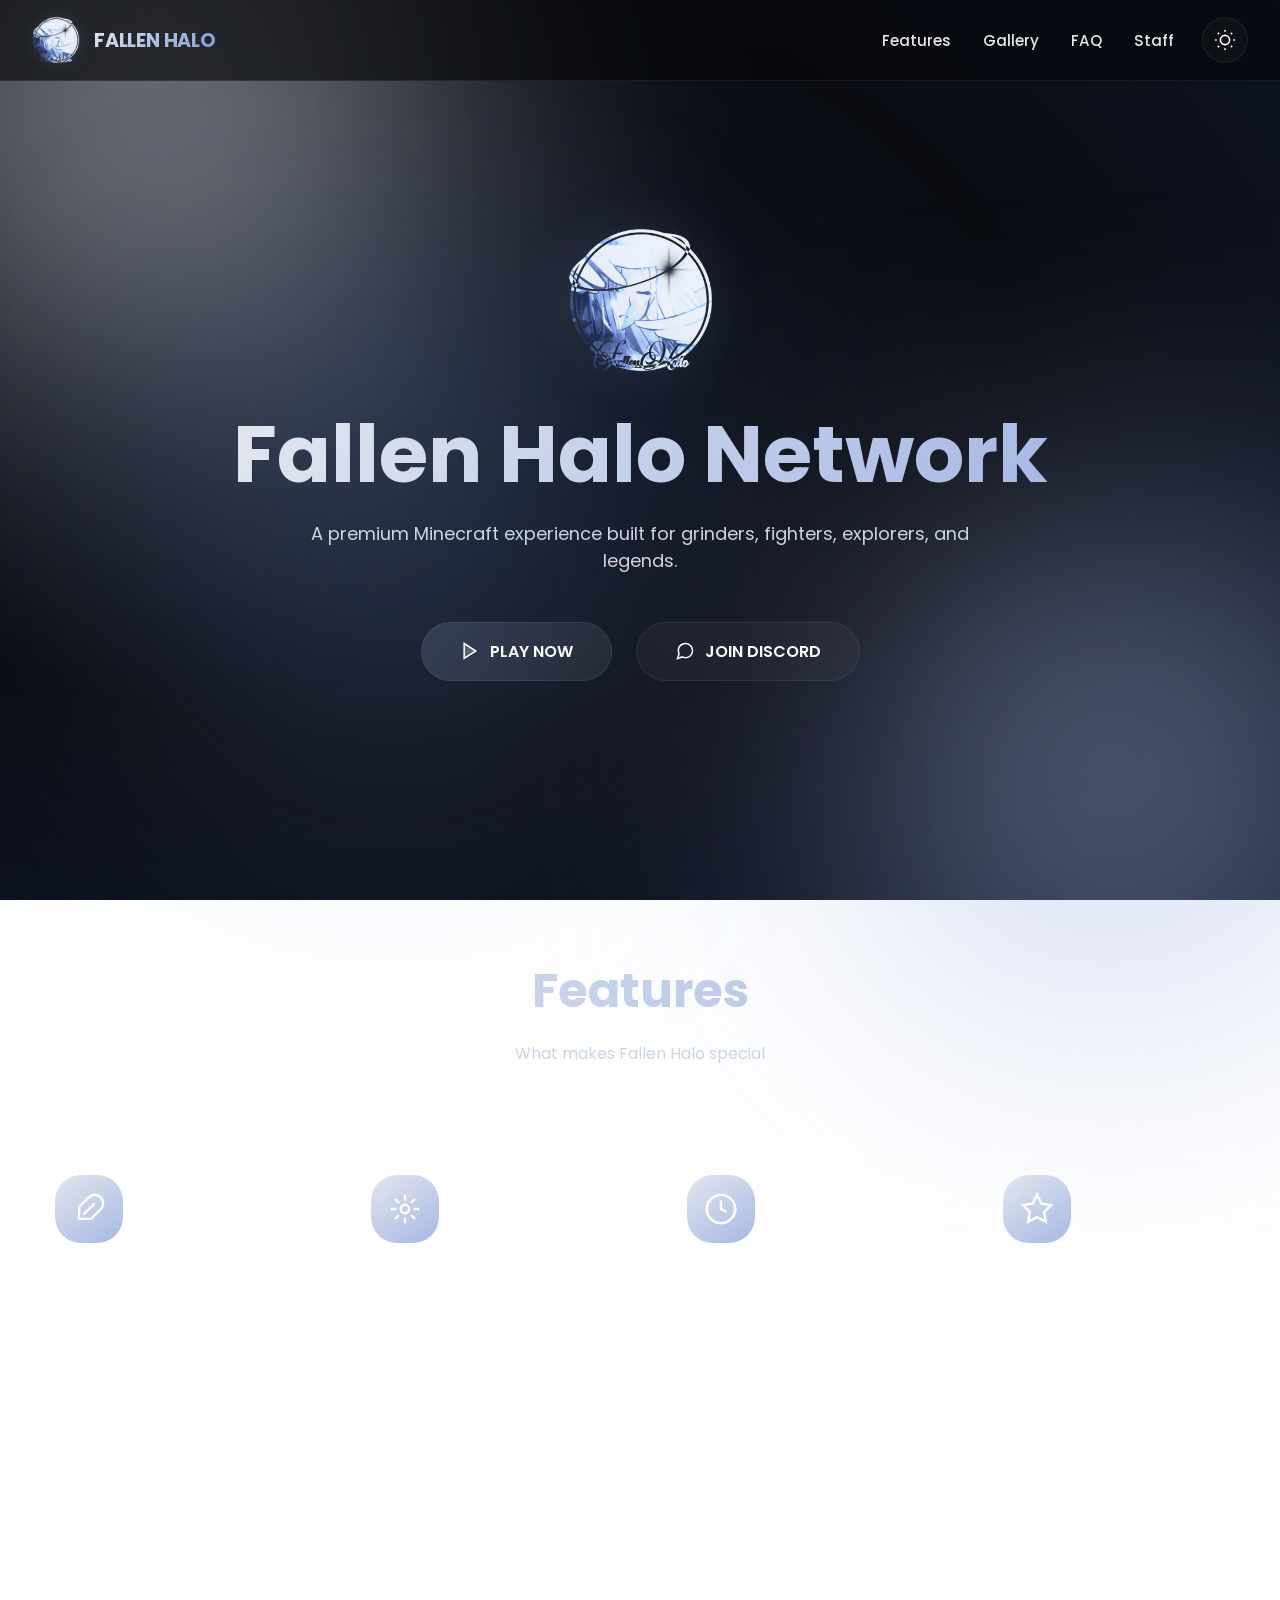
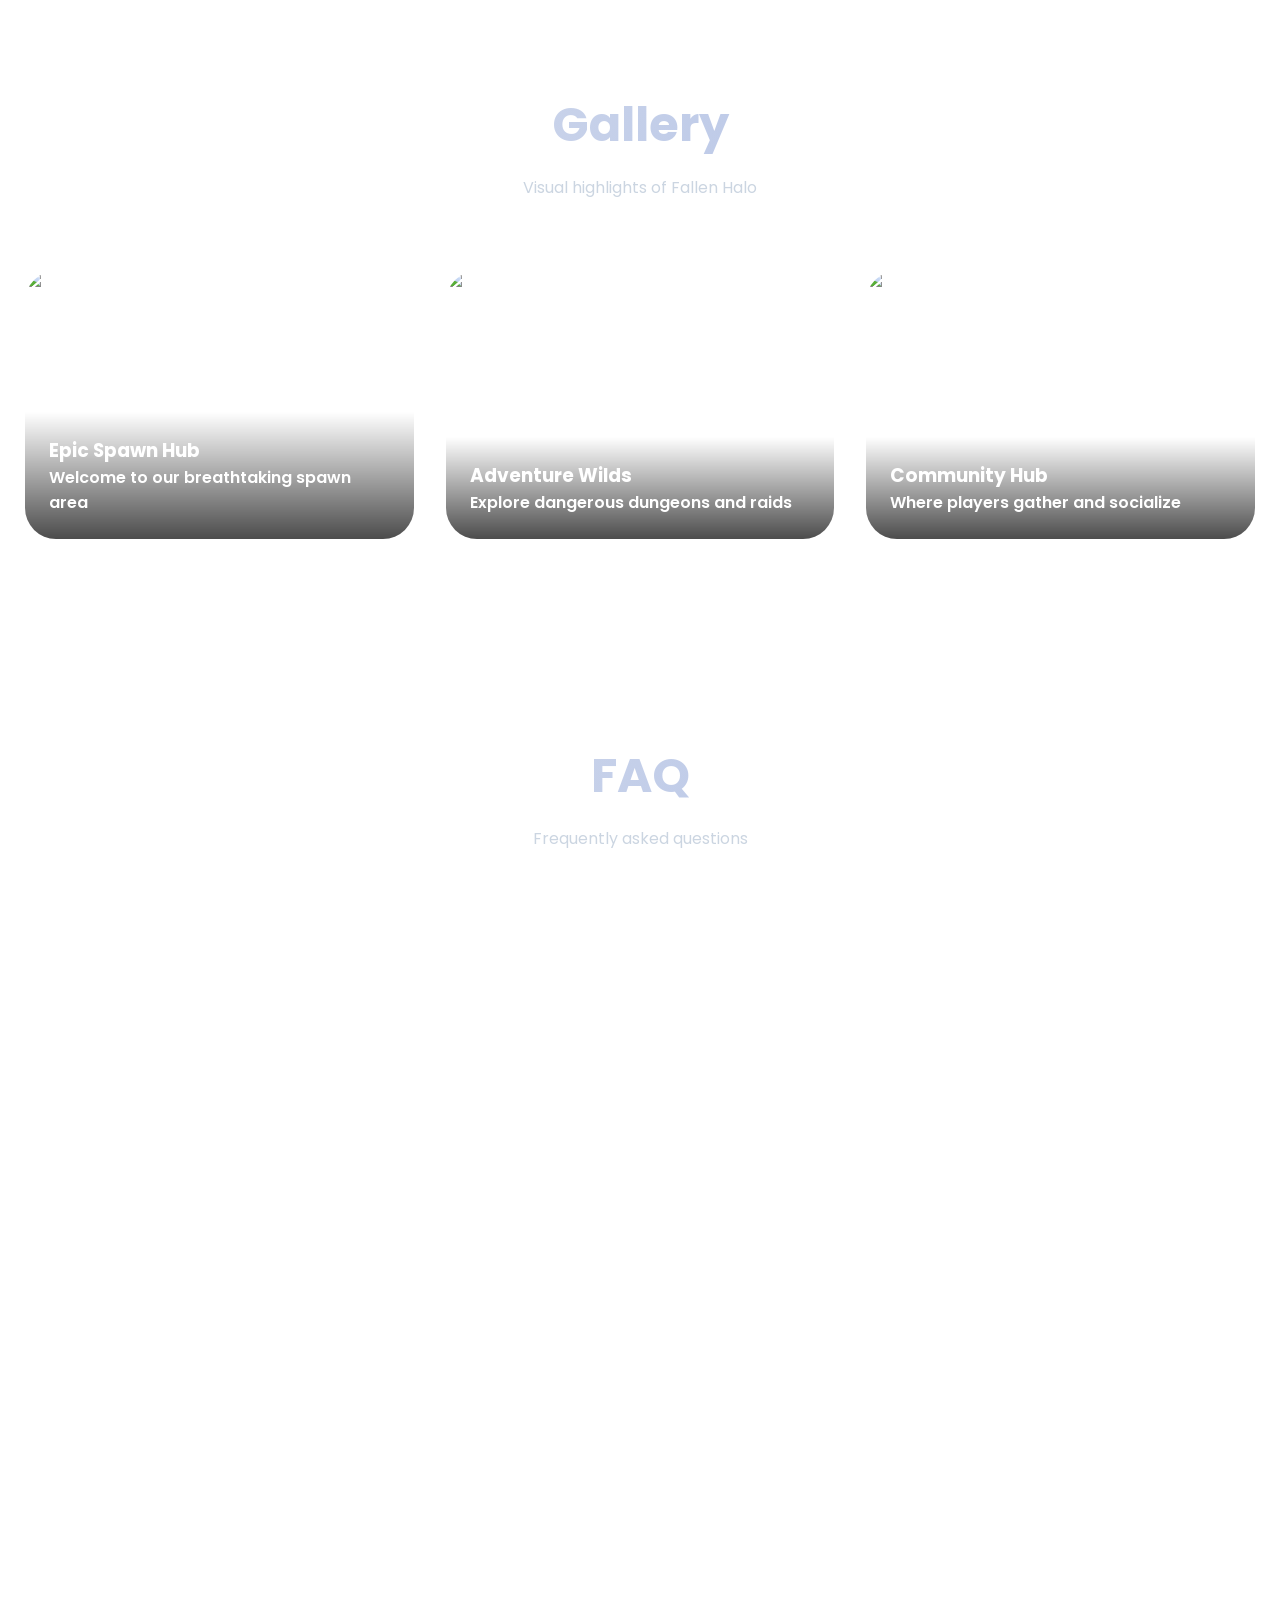
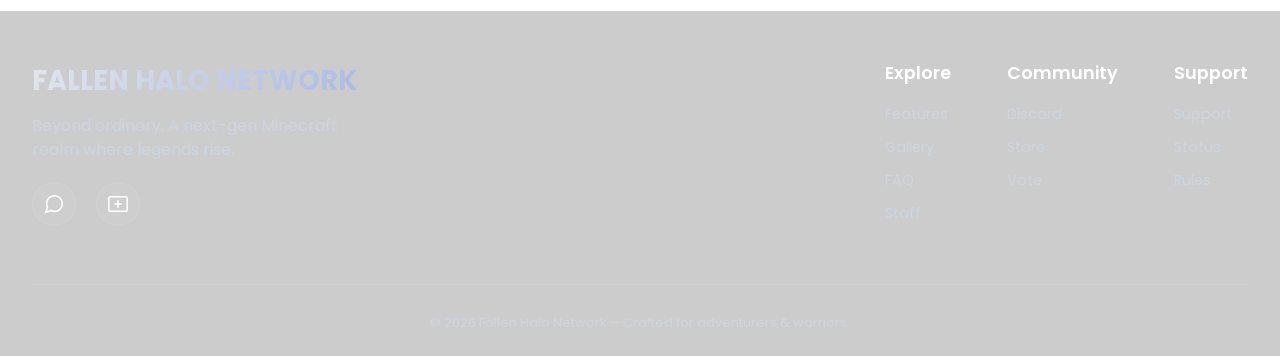
==== index.html @ 71470104 "Update index.html" ====
<!DOCTYPE html>
<html lang="en">
<head>

<meta charset="UTF-8">
<meta name="viewport" content="width=device-width, initial-scale=1.0, user-scalable=yes">

<title>Fallen Halo Network | Premium Minecraft Server</title>

<!-- favicon / tab icon -->
<link rel="icon" type="image/png" href="logo.png">
<link rel="shortcut icon" href="logo.png">

<link href="https://fonts.googleapis.com/css2?family=Poppins:wght@300;400;500;600;700;800&display=swap" rel="stylesheet">
<link rel="stylesheet" href="styles.css">

</head>
<body>

<div class="glow-bg">
    <div class="glow-sphere one"></div>
    <div class="glow-sphere two"></div>
    <div class="glow-sphere three"></div>
</div>

<!-- NAVBAR -->
<nav>
    <div class="nav-container">
        <div class="logo">
            <img src="logo.png" alt="Fallen Halo Logo">
            <span class="logo-text">FALLEN HALO</span>
        </div>
        <div class="nav-right">
            <div class="nav-links">
                <a href="#features">Features</a>
                <a href="#gallery">Gallery</a>
                <a href="#faq">FAQ</a>
                <a href="staff.html">Staff</a>
            </div>
            <button class="theme-toggle" id="themeToggleBtn">
                <svg class="sun-icon" viewBox="0 0 24 24" fill="none" stroke="currentColor" stroke-width="2">
                    <circle cx="12" cy="12" r="5"/>
                    <path d="M12 1v2M12 21v2M4.22 4.22l1.42 1.42M18.36 18.36l1.42 1.42M1 12h2M21 12h2M4.22 19.78l1.42-1.42M18.36 5.64l1.42-1.42"/>
                </svg>
            </button>
        </div>
    </div>
</nav>

<main>
    <!-- HERO -->
    <section class="hero">
        <div class="hero-content">
            <div class="hero-logo">
                <img src="logo.png" alt="Fallen Halo Network Logo">
            </div>
            <h1>Fallen Halo Network</h1>
            <p>A premium Minecraft experience built for grinders, fighters, explorers, and legends.</p>
            <div class="hero-buttons">
                <a href="#" class="btn btn-primary">
                    <svg viewBox="0 0 24 24" fill="none" stroke="currentColor"><polygon points="5 3 19 12 5 21 5 3" fill="currentColor" fill-opacity="0.2"/></svg>
                    PLAY NOW
                </a>
                <a href="https://discord.gg/Xxh5DuqXgs" target="_blank" class="btn">
                    <svg viewBox="0 0 24 24" fill="none" stroke="currentColor"><path d="M21 11.5a8.38 8.38 0 0 1-.9 3.8 8.5 8.5 0 0 1-7.6 4.7 8.38 8.38 0 0 1-3.8-.9L3 21l1.9-5.7a8.38 8.38 0 0 1-.9-3.8 8.5 8.5 0 0 1 4.7-7.6 8.38 8.38 0 0 1 3.8-.9h.5a8.48 8.48 0 0 1 8 8v.5z"/></svg>
                    JOIN DISCORD
                </a>
            </div>
        </div>
    </section>

    <!-- FEATURES SECTION -->
    <section id="features">
        <div class="container">
            <div class="section-title"><h2>Features</h2><p>What makes Fallen Halo special</p></div>
            <div class="features-grid">
                <!-- FEATURE 1 -->
                <div class="feature-card glow-trigger fade-on-scroll">
                    <div class="feature-icon"><svg viewBox="0 0 24 24"><path d="M20.24 12.24a6 6 0 0 0-8.49-8.49L5 10.59V19h8.41l7.83-7.76z" stroke="currentColor" fill="none"/><path d="M16 8 L8 16" stroke="currentColor"/></svg></div>
                    <h3>Competitive PvP</h3>
                    <p>Duels, custom events, and perfectly balanced combat systems for fair competition.</p>
                </div>
                <!-- FEATURE 2 -->
                <div class="feature-card glow-trigger fade-on-scroll">
                    <div class="feature-icon"><svg viewBox="0 0 24 24"><path d="M12 2v4M12 18v4M4.93 4.93l2.83 2.83M16.24 16.24l2.83 2.83M2 12h4M18 12h4M4.93 19.07l2.83-2.83M16.24 7.76l2.83-2.83" stroke="currentColor"/><circle cx="12" cy="12" r="3" stroke="currentColor"/></svg></div>
                    <h3>Advanced Economy</h3>
                    <p>Player-driven marketplace, auction house, and balanced currency systems for trading.</p>
                </div>
                <!-- FEATURE 3 -->
                <div class="feature-card glow-trigger fade-on-scroll">
                    <div class="feature-icon"><svg viewBox="0 0 24 24"><path d="M12 2a10 10 0 1 0 10 10" stroke="currentColor" fill="none"/><path d="M12 6v6l4 2" stroke="currentColor"/><circle cx="12" cy="12" r="10" stroke="currentColor"/></svg></div>
                    <h3>Friendly Players</h3>
                    <p>Join a welcoming and active community where players team up, compete, and create unforgettable experiences together.</p>
                </div>
                <!-- FEATURE 4 -->
                <div class="feature-card glow-trigger fade-on-scroll">
                    <div class="feature-icon"><svg viewBox="0 0 24 24"><path d="M12 2l3.09 6.26L22 9.27l-5 4.87 1.18 6.88L12 17.77l-6.18 3.25L7 14.14 2 9.27l6.91-1.01L12 2z" stroke="currentColor" fill="none"/></svg></div>
                    <h3>Optimized Performance</h3>
                    <p>Enjoy smooth gameplay with low lag, fast servers, and a polished experience built for competitive survival.</p>
                </div>
            </div>
        </div>
    </section>

    <!-- GALLERY SECTION -->
    <section id="gallery">
        <div class="container">
            <div class="section-title"><h2>Gallery</h2><p>Visual highlights of Fallen Halo</p></div>
            <div class="gallery-grid">
                <!-- GALLERY ITEM 1 -->
                <div class="gallery-item glow-trigger fade-on-scroll">
                    <img src="https://images.unsplash.com/photo-1614294148960-9aa740632a87?q=80&w=1400&auto=format&fit=crop" alt="Spawn Area">
                    <div class="gallery-overlay"><h3>Epic Spawn Hub</h3><p>Welcome to our breathtaking spawn area</p></div>
                </div>
                <!-- GALLERY ITEM 2 -->
                <div class="gallery-item glow-trigger fade-on-scroll">
                    <img src="https://images.unsplash.com/photo-1627856013091-fed6e4e30025?q=80&w=1400&auto=format&fit=crop" alt="Adventure Zone">
                    <div class="gallery-overlay"><h3>Adventure Wilds</h3><p>Explore dangerous dungeons and raids</p></div>
                </div>
                <!-- GALLERY ITEM 3 -->
                <div class="gallery-item glow-trigger fade-on-scroll">
                    <img src="https://images.unsplash.com/photo-1639152201720-5e536d254d81?q=80&w=1400&auto=format&fit=crop" alt="Community Area">
                    <div class="gallery-overlay"><h3>Community Hub</h3><p>Where players gather and socialize</p></div>
                </div>
            </div>
        </div>
    </section>

    <!-- FAQ SECTION -->
    <section id="faq">
        <div class="container">
            <div class="section-title"><h2>FAQ</h2><p>Frequently asked questions</p></div>
            <div class="faq-container">
                <!-- FAQ 1 -->
                <div class="faq-item fade-on-scroll">
                    <div class="faq-question">What Minecraft versions are supported?<svg viewBox="0 0 24 24" fill="none" stroke="currentColor"><path d="M12 5v14M5 12h14"/></svg></div>
                    <div class="faq-answer">We support all versions from 1.8 to 1.20+. Our server uses ViaVersion to ensure compatibility across all Minecraft versions.</div>
                </div>
                <!-- FAQ 2 -->
                <div class="faq-item fade-on-scroll">
                    <div class="faq-question">Is there a whitelist? How do I join?<svg viewBox="0 0 24 24" fill="none" stroke="currentColor"><path d="M12 5v14M5 12h14"/></svg></div>
                    <div class="faq-answer">No whitelist! Simply connect to play.fallenhalo.net and you're ready to start your adventure immediately.</div>
                </div>
                <!-- FAQ 3 -->
                <div class="faq-item fade-on-scroll">
                    <div class="faq-question">Does the server have land claiming?<svg viewBox="0 0 24 24" fill="none" stroke="currentColor"><path d="M12 5v14M5 12h14"/></svg></div>
                    <div class="faq-answer">Yes! We use GriefPrevention allowing players to claim and protect their land easily.</div>
                </div>
                <!-- FAQ 4 -->
                <div class="faq-item fade-on-scroll">
                    <div class="faq-question">Are there donation ranks?<svg viewBox="0 0 24 24" fill="none" stroke="currentColor"><path d="M12 5v14M5 12h14"/></svg></div>
                    <div class="faq-answer">Yes, but they are purely cosmetic. No pay-to-win advantages are sold on our store.</div>
                </div>
                <!-- FAQ 5 -->
                <div class="faq-item fade-on-scroll">
                    <div class="faq-question">How can I report a player?<svg viewBox="0 0 24 24" fill="none" stroke="currentColor"><path d="M12 5v14M5 12h14"/></svg></div>
                    <div class="faq-answer">Use /report in-game or open a ticket on our Discord server for staff assistance.</div>
                </div>
                <!-- FAQ 6 -->
                <div class="faq-item fade-on-scroll">
                    <div class="faq-question">Does the server have custom enchants?<svg viewBox="0 0 24 24" fill="none" stroke="currentColor"><path d="M12 5v14M5 12h14"/></svg></div>
                    <div class="faq-answer">Absolutely! Over 50+ custom enchantments to enhance your gameplay experience.</div>
                </div>
            </div>
        </div>
    </section>
</main>

<!-- FOOTER -->
<footer class="cool-footer fade-on-scroll">
    <div class="footer-inner">
        <div class="footer-brand">
            <h3>FALLEN HALO NETWORK</h3>
            <p>Beyond ordinary. A next-gen Minecraft realm where legends rise.</p>
            <div class="social-icon-set">
                <a href="https://discord.gg/Xxh5DuqXgs" target="_blank">
                    <svg viewBox="0 0 24 24" fill="none" stroke="currentColor" stroke-width="1.8">
                        <path d="M21 11.5a8.38 8.38 0 0 1-.9 3.8 8.5 8.5 0 0 1-7.6 4.7 8.38 8.38 0 0 1-3.8-.9L3 21l1.9-5.7a8.38 8.38 0 0 1-.9-3.8 8.5 8.5 0 0 1 4.7-7.6 8.38 8.38 0 0 1 3.8-.9h.5a8.48 8.48 0 0 1 8 8v.5z"/>
                    </svg>
                </a>
                <a href="https://fallenhalo.craftingstore.net/" target="_blank">
                    <svg viewBox="0 0 24 24" fill="none" stroke="currentColor" stroke-width="1.8">
                        <rect x="2" y="4" width="20" height="16" rx="2"/>
                        <path d="M8 12h8M12 8v8"/>
                    </svg>
                </a>
            </div>
        </div>
        <div class="footer-links-grid">
            <div class="footer-col"><h4>Explore</h4><a href="#features">Features</a><a href="#gallery">Gallery</a><a href="#faq">FAQ</a><a href="staff.html">Staff</a></div>
            <div class="footer-col"><h4>Community</h4><a href="https://discord.gg/Xxh5DuqXgs" target="_blank">Discord</a><a href="https://fallenhalo.craftingstore.net/" target="_blank">Store</a><a href="#">Vote</a></div>
            <div class="footer-col"><h4>Support</h4><a href="https://discord.gg/Xxh5DuqXgs" target="_blank">Support</a><a href="#">Status</a><a href="#">Rules</a></div>
        </div>
    </div>
    <div class="footer-bottom">© 2026 Fallen Halo Network — Crafted for adventurers & warriors.</div>
</footer>

<script>
    // Theme toggle with SMOOTH transition
    const themeBtn = document.getElementById('themeToggleBtn');
    const sunSvg = `<svg viewBox="0 0 24 24" fill="none" stroke="currentColor" stroke-width="2"><circle cx="12" cy="12" r="5"/><path d="M12 1v2M12 21v2M4.22 4.22l1.42 1.42M18.36 18.36l1.42 1.42M1 12h2M21 12h2M4.22 19.78l1.42-1.42M18.36 5.64l1.42-1.42"/></svg>`;
    const moonSvg = `<svg viewBox="0 0 24 24" fill="none" stroke="currentColor" stroke-width="2"><path d="M21 12.79A9 9 0 1 1 11.21 3 7 7 0 0 0 21 12.79z"/></svg>`;

    function setTheme(isLight) {
        if (isLight) {
            document.body.classList.add('light-mode');
            if (themeBtn) themeBtn.innerHTML = moonSvg;
            localStorage.setItem('theme', 'light');
        } else {
            document.body.classList.remove('light-mode');
            if (themeBtn) themeBtn.innerHTML = sunSvg;
            localStorage.setItem('theme', 'dark');
        }
    }

    // Apply saved theme on load
    const savedTheme = localStorage.getItem('theme');
    if (savedTheme === 'light') {
        setTheme(true);
    } else {
        setTheme(false);
    }

    // Theme toggle click
    if (themeBtn) {
        themeBtn.addEventListener('click', () => {
            const isLight = document.body.classList.contains('light-mode');
            requestAnimationFrame(() => {
                setTheme(!isLight);
            });
        });
    }

    // FAQ toggle functionality
    document.querySelectorAll('.faq-item').forEach(item => {
        const question = item.querySelector('.faq-question');
        if (question) {
            question.addEventListener('click', (e) => {
                e.stopPropagation();
                item.classList.toggle('active');
            });
        }
    });

    // Click glow effect
    function createGlow(e) { 
        let g = document.createElement('div'); 
        g.className = 'click-glow'; 
        g.style.left = e.clientX + 'px'; 
        g.style.top = e.clientY + 'px'; 
        document.body.appendChild(g); 
        setTimeout(() => g.remove(), 850); 
    }
    
    document.querySelectorAll('.glow-trigger, .btn, .theme-toggle, .social-icon-set a, .footer-col a, .nav-links a, .faq-question').forEach(el => {
        if (el) el.addEventListener('click', createGlow);
    });

    // Fade on scroll
    function checkFadeIn() {
        const fadeElements = document.querySelectorAll('.fade-on-scroll');
        fadeElements.forEach(el => {
            const rect = el.getBoundingClientRect();
            const windowHeight = window.innerHeight;
            if (rect.top < windowHeight - 50 && rect.bottom > 50) {
                el.classList.add('fade-in-view');
            } else {
                el.classList.remove('fade-in-view');
            }
        });
    }
    
    // Initial check and listen to scroll
    setTimeout(checkFadeIn, 100);
    window.addEventListener('scroll', checkFadeIn);
    window.addEventListener('resize', checkFadeIn);
</script>

</body>
                                                                                                                             </html>
---- styles.css ----
/* ===================================== */
/* ROOT COLORS + ANIMATED GRADIENT */
/* ===================================== */

:root{
    --bg-start: #0a0c12;
    --bg-mid: #111827;
    --bg-end: #0f172a;
    --text: #ffffff;
    --text-soft: #cbd5e1;
    --card: rgba(255,255,255,.04);
    --card-border: rgba(255,255,255,.07);
    --navbar-bg: rgba(5,7,12,.65);
    --gradient1-start: #e2e6ee;
    --gradient1-end: #c5d3f0;
    --gradient2-start: #a6b8e4;
    --gradient2-end: #7a9ad6;
    --shadow: rgba(166,184,228,.15);
    --btn-hover: rgba(166,184,228,.12);
    --accent-glow: #a6b8e4;
}

/* LIGHT MODE */
body.light-mode{
    --bg-start: #f0f4fa;
    --bg-mid: #e8edf6;
    --bg-end: #dfe6f2;
    --text: #0f172a;
    --text-soft: #334155;
    --card: rgba(255,255,255,.8);
    --card-border: rgba(0,0,0,.06);
    --navbar-bg: rgba(255,255,255,.75);
    --gradient1-start: #8ca3dd;
    --gradient1-end: #6b8bc9;
    --gradient2-start: #5d79be;
    --gradient2-end: #4a61a3;
    --shadow: rgba(93,121,190,.2);
    --btn-hover: rgba(93,121,190,.12);
    --accent-glow: #5d79be;
}

*{
    margin:0;
    padding:0;
    box-sizing:border-box;
}

html{
    scroll-behavior:smooth;
}

body{
    font-family:'Poppins',sans-serif;
    color:var(--text);
    overflow-x:hidden;
    transition: color 0.4s cubic-bezier(0.2, 0.95, 0.3, 1.05);
}

/* SMOOTH BACKGROUND GRADIENT TRANSITION */
body::before {
    content: "";
    position: fixed;
    inset: 0;
    background: radial-gradient(ellipse at 30% 40%, var(--bg-mid) 0%, var(--bg-start) 50%, var(--bg-end) 100%);
    z-index: -6;
    transition: background 0.5s cubic-bezier(0.2, 0.95, 0.3, 1.05);
    will-change: background;
}

body.light-mode::before {
    background: radial-gradient(ellipse at 70% 30%, var(--bg-mid) 0%, var(--bg-start) 60%, var(--bg-end) 100%);
}

/* SMOOTH FLOATING ORBS TRANSITION */
.glow-bg{
    position:fixed;
    inset:0;
    z-index:-5;
    pointer-events:none;
}
.glow-sphere{
    position:absolute;
    border-radius:50%;
    filter:blur(140px);
    opacity:0.55;
    transition: background 0.5s cubic-bezier(0.2, 0.95, 0.3, 1.05), transform 0.4s ease;
    animation: floatOrb 18s infinite alternate ease-in-out;
}
.glow-sphere.one{
    width:550px;
    height:550px;
    background: var(--gradient1-start);
    top:-180px;
    left:-120px;
}
.glow-sphere.two{
    width:500px;
    height:500px;
    background: var(--gradient2-start);
    bottom:-120px;
    right:-80px;
    animation-delay: -5s;
}
.glow-sphere.three{
    width:400px;
    height:400px;
    background: var(--gradient2-end);
    bottom:15%;
    left:15%;
    opacity:0.35;
    animation-delay: -10s;
}
body.light-mode .glow-sphere.one{
    background: #b7c9f0;
}
body.light-mode .glow-sphere.two{
    background: #6d8ed1;
}
body.light-mode .glow-sphere.three{
    background: #8aa9df;
}

@keyframes floatOrb {
    0% { transform: translate(0, 0) scale(1); }
    100% { transform: translate(40px, -30px) scale(1.08); }
}

/* ===================================== */
/* HORIZONTAL NAVBAR - EDGE ALIGNMENT */
/* ===================================== */

nav{
    position: fixed;
    top: 0;
    left: 0;
    width: 100%;
    z-index: 1000;
    backdrop-filter: blur(20px);
    background: var(--navbar-bg);
    border-bottom: 1px solid var(--card-border);
    transition: background 0.4s cubic-bezier(0.2, 0.95, 0.3, 1.05), border-color 0.4s cubic-bezier(0.2, 0.95, 0.3, 1.05);
}

.nav-container{
    max-width: 1600px;
    margin: 0 auto;
    padding: 16px 32px;
    display: flex;
    align-items: center;
    justify-content: space-between;
    gap: 24px;
}

.logo{
    display: flex;
    align-items: center;
    gap: 14px;
    font-weight: 700;
    font-size: 1.2rem;
    letter-spacing: -0.2px;
    flex-shrink: 0;
}

.logo img{
    width: 48px;
    height: 48px;
    object-fit: contain;
    filter: drop-shadow(0 0 8px var(--shadow));
    transition: filter 0.3s ease;
}

.logo .logo-text{
    background: linear-gradient(135deg, var(--gradient1-start), var(--gradient2-end));
    -webkit-background-clip: text;
    background-clip: text;
    -webkit-text-fill-color: transparent;
    font-weight: 700;
    transition: background 0.4s ease;
}

.nav-right{
    display: flex;
    align-items: center;
    gap: 28px;
    flex-shrink: 0;
}

.nav-links{
    display: flex;
    align-items: center;
    gap: 32px;
}

.nav-links a{
    color: var(--text);
    text-decoration: none;
    font-weight: 500;
    font-size: 0.95rem;
    transition: color 0.3s ease, opacity 0.2s;
    position: relative;
    opacity: 0.9;
}

.nav-links a::after{
    content: "";
    position: absolute;
    left: 0;
    bottom: -6px;
    width: 0%;
    height: 2px;
    background: linear-gradient(90deg, var(--gradient1-start), var(--gradient2-start));
    transition: width 0.3s ease;
}

.nav-links a:hover::after{
    width: 100%;
}

.nav-links a:hover{
    opacity: 1;
}

.theme-toggle{
    width: 46px;
    height: 46px;
    border-radius: 30px;
    border: 1px solid var(--card-border);
    background: var(--card);
    cursor: pointer;
    display: flex;
    align-items: center;
    justify-content: center;
    transition: all 0.3s cubic-bezier(0.2, 0.95, 0.3, 1.05);
    backdrop-filter: blur(8px);
    padding: 0;
}

.theme-toggle svg{
    width: 22px;
    height: 22px;
    stroke: var(--text);
    stroke-width: 1.8;
    fill: none;
    transition: stroke 0.3s ease, transform 0.2s ease;
}

.theme-toggle:hover{
    transform: translateY(-2px);
    box-shadow: 0 6px 18px var(--shadow);
}

.theme-toggle:hover svg{
    transform: rotate(15deg);
}

/* responsive */
@media (max-width: 680px) {
    .nav-container { padding: 12px 20px; flex-wrap: wrap; }
    .nav-links { gap: 18px; }
    .nav-right { gap: 16px; }
    .logo .logo-text { font-size: 0.9rem; }
    .logo img { width: 38px; height: 38px; }
}
@media (max-width: 550px) {
    .nav-links { gap: 12px; }
    .nav-links a { font-size: 0.8rem; }
    .theme-toggle { width: 40px; height: 40px; }
}

/* ===================================== */
/* HERO & GLOBAL */
/* ===================================== */

.hero{
    min-height: 95vh;
    display: flex;
    align-items: center;
    justify-content: center;
    text-align: center;
    padding: 140px 20px 90px;
}
.hero-content{
    max-width: 1000px;
}
.hero-logo img{
    width: 150px;
    height: 150px;
    object-fit: contain;
    margin-bottom: 28px;
    animation: logoFloat 4.5s ease-in-out infinite;
    filter: drop-shadow(0 0 28px var(--shadow));
    transition: filter 0.3s ease;
}
@keyframes logoFloat{
    0%,100%{ transform:translateY(0px);}
    50%{ transform:translateY(-14px);}
}

.hero h1{
    font-size: 5rem;
    line-height: 1.1;
    margin-bottom: 22px;
    background: linear-gradient(115deg, 
        var(--gradient1-start) 0%, 
        var(--gradient2-start) 35%,
        var(--gradient1-end) 65%,
        var(--gradient2-end) 100%);
    background-size: 300% auto;
    -webkit-background-clip: text;
    background-clip: text;
    -webkit-text-fill-color: transparent;
    animation: smoothGradientFlow 8s ease infinite;
    transition: background 0.4s ease;
}

@keyframes smoothGradientFlow {
    0% { background-position: 0% 50%; }
    50% { background-position: 100% 50%; }
    100% { background-position: 0% 50%; }
}

.hero p{
    font-size: 1.12rem;
    color: var(--text-soft);
    margin-bottom: 48px;
    max-width: 700px;
    margin-left: auto;
    margin-right: auto;
    transition: color 0.3s ease;
}
.btn{
    padding: 16px 38px;
    border-radius: 50px;
    font-weight: 600;
    text-decoration: none;
    backdrop-filter: blur(12px);
    background: var(--card);
    border: 1px solid var(--card-border);
    color: var(--text);
    transition: all 0.3s cubic-bezier(0.2, 0.95, 0.3, 1.05);
    display: inline-flex;
    align-items: center;
    gap: 10px;
    cursor: pointer;
}
.btn svg{
    width: 20px;
    height: 20px;
    stroke: currentColor;
    stroke-width: 1.8;
    fill: none;
    transition: stroke 0.2s ease;
}
.btn-primary{
    background: linear-gradient(110deg, rgba(166,184,228,0.18), rgba(226,230,238,0.08));
}
.btn:hover{
    transform: translateY(-5px);
    box-shadow: 0 18px 32px var(--shadow);
}
.hero-buttons{
    display: flex;
    justify-content: center;
    gap: 24px;
    flex-wrap: wrap;
}

/* sections */
section{
    padding: 100px 24px;
}
.container{
    max-width: 1280px;
    margin: auto;
}
.section-title{
    text-align: center;
    margin-bottom: 70px;
}
.section-title h2{
    font-size: 3rem;
    background: linear-gradient(115deg, var(--gradient1-start), var(--gradient2-start), var(--gradient1-end));
    background-size: 200% auto;
    -webkit-background-clip: text;
    background-clip: text;
    -webkit-text-fill-color: transparent;
    animation: smoothGradientFlow 8s ease infinite;
    margin-bottom: 14px;
    transition: background 0.4s ease;
}
.section-title p{
    color: var(--text-soft);
    transition: color 0.3s ease;
}

.features-grid{
    display: grid;
    grid-template-columns: repeat(auto-fit, minmax(280px, 1fr));
    gap: 32px;
}
.feature-card{
    background: var(--card);
    border: 1px solid var(--card-border);
    padding: 38px 30px;
    border-radius: 36px;
    backdrop-filter: blur(12px);
    transition: all 0.35s cubic-bezier(0.2, 0.95, 0.3, 1.05);
    cursor: pointer;
}
.feature-card:hover{
    transform: translateY(-10px);
    box-shadow: 0 22px 48px var(--shadow);
}
.feature-icon{
    width: 68px;
    height: 68px;
    background: linear-gradient(145deg, var(--gradient1-start), var(--gradient2-start));
    border-radius: 26px;
    display: flex;
    align-items: center;
    justify-content: center;
    margin-bottom: 24px;
    transition: background 0.3s ease;
}
.feature-icon svg{
    width: 34px;
    height: 34px;
    stroke: white;
    stroke-width: 1.7;
    fill: none;
}

/* Unavailable Mode Styles */
.unavailable-mode .feature-card,
.unavailable-mode .gallery-item,
.unavailable-mode .faq-item {
    opacity: 0.5;
    pointer-events: none;
    cursor: not-allowed;
}

.unavailable-mode .feature-card h3 {
    color: var(--text-soft);
}

.unavailable-mode .gallery-item img {
    filter: grayscale(0.5);
}

.gallery-grid{
    display: grid;
    grid-template-columns: repeat(auto-fit, minmax(300px, 1fr));
    gap: 30px;
}
.gallery-item{
    border-radius: 32px;
    overflow: hidden;
    height: 270px;
    position: relative;
    border: 1px solid var(--card-border);
    transition: all 0.35s cubic-bezier(0.2, 0.95, 0.3, 1.05);
    cursor: pointer;
}
.gallery-item:hover{
    transform: translateY(-8px);
}
.gallery-item img{
    width: 100%;
    height: 100%;
    object-fit: cover;
    transition: transform 0.5s ease, filter 0.3s ease;
}
.gallery-item:hover img{
    transform: scale(1.07);
}
.gallery-overlay{
    position: absolute;
    bottom: 0;
    left: 0;
    right: 0;
    background: linear-gradient(to top, rgba(0,0,0,0.7), transparent);
    padding: 24px;
    font-weight: 600;
    color: white;
}

.faq-container{
    max-width: 800px;
    margin: auto;
    display: flex;
    flex-direction: column;
    gap: 18px;
}
.faq-item{
    background: var(--card);
    border: 1px solid var(--card-border);
    border-radius: 30px;
    overflow: hidden;
    cursor: pointer;
    transition: all 0.3s cubic-bezier(0.2, 0.95, 0.3, 1.05);
}
.faq-question{
    padding: 24px 30px;
    display: flex;
    justify-content: space-between;
    font-weight: 600;
    cursor: pointer;
    transition: color 0.2s ease;
}
.faq-question svg{
    width: 20px;
    height: 20px;
    stroke: var(--text);
    stroke-width: 2;
    transition: transform 0.35s ease, stroke 0.2s ease;
}
.faq-answer{
    max-height: 0;
    padding: 0 30px;
    opacity: 0;
    overflow: hidden;
    transition: max-height 0.4s ease, opacity 0.35s ease, padding 0.35s ease;
    color: var(--text-soft);
}
.faq-item.active .faq-answer{
    max-height: 220px;
    padding: 0 30px 28px;
    opacity: 1;
}
.faq-item.active .faq-question svg{
    transform: rotate(45deg);
}

/* fade-in animation for scroll */
.fade-on-scroll {
    opacity: 0;
    transform: translateY(40px);
    transition: opacity 0.8s cubic-bezier(0.2, 0.9, 0.3, 1.1), transform 0.8s cubic-bezier(0.2, 0.9, 0.3, 1.1);
}

.fade-on-scroll.fade-in-view {
    opacity: 1;
    transform: translateY(0);
}

/* ========== MODERN COOL FOOTER ========== */
.cool-footer{
    margin-top: 50px;
    background: rgba(0,0,0,0.2);
    backdrop-filter: blur(20px);
    border-top: 1px solid var(--card-border);
    padding: 3rem 2rem 1.5rem;
    transition: all 0.4s cubic-bezier(0.2, 0.95, 0.3, 1.05);
}
.footer-inner{
    max-width: 1280px;
    margin: 0 auto;
    display: flex;
    flex-wrap: wrap;
    justify-content: space-between;
    gap: 50px;
}
.footer-brand h3{
    font-size: 1.7rem;
    margin-bottom: 12px;
    background: linear-gradient(135deg, var(--gradient1-start), var(--gradient2-start));
    -webkit-background-clip: text;
    background-clip: text;
    -webkit-text-fill-color: transparent;
    transition: background 0.4s ease;
}
.footer-brand p{
    max-width: 340px;
    color: var(--text-soft);
    line-height: 1.5;
    transition: color 0.3s ease;
}
.footer-links-grid{
    display: flex;
    gap: 56px;
    flex-wrap: wrap;
}
.footer-col h4{
    margin-bottom: 18px;
    font-size: 1.1rem;
    font-weight: 600;
    transition: color 0.2s ease;
}
.footer-col a{
    display: block;
    color: var(--text-soft);
    text-decoration: none;
    margin: 12px 0;
    transition: all 0.2s ease;
    font-size: 0.9rem;
    cursor: pointer;
}
.footer-col a:hover{
    color: var(--gradient2-start);
    transform: translateX(5px);
}
.social-icon-set{
    display: flex;
    gap: 20px;
    margin-top: 20px;
}
.social-icon-set a{
    background: var(--card);
    width: 44px;
    height: 44px;
    border-radius: 40px;
    display: inline-flex;
    align-items: center;
    justify-content: center;
    border: 1px solid var(--card-border);
    transition: all 0.25s cubic-bezier(0.2, 0.95, 0.3, 1.05);
    cursor: pointer;
}
.social-icon-set a svg{
    width: 22px;
    height: 22px;
    stroke: var(--text);
    stroke-width: 1.7;
    fill: none;
    transition: stroke 0.2s ease, transform 0.2s ease;
}
.social-icon-set a:hover{
    transform: translateY(-4px);
    background: var(--btn-hover);
}
.social-icon-set a:hover svg{
    transform: scale(1.1);
}
.footer-bottom{
    text-align: center;
    margin-top: 3rem;
    padding-top: 1.8rem;
    border-top: 1px solid var(--card-border);
    font-size: 0.8rem;
    color: var(--text-soft);
    transition: all 0.3s ease;
}

/* click glow */
.click-glow{
    position: fixed;
    width: 0;
    height: 0;
    border-radius: 50%;
    pointer-events: none;
    background: radial-gradient(circle, var(--accent-glow), transparent 75%);
    transform: translate(-50%, -50%);
    animation: glowPop 0.85s ease-out forwards;
    z-index: 10000;
    opacity: 0.6;
}
@keyframes glowPop{
    0%{ width: 0px; height: 0px; opacity: 0.7; }
    100%{ width: 500px; height: 500px; opacity: 0; }
    }
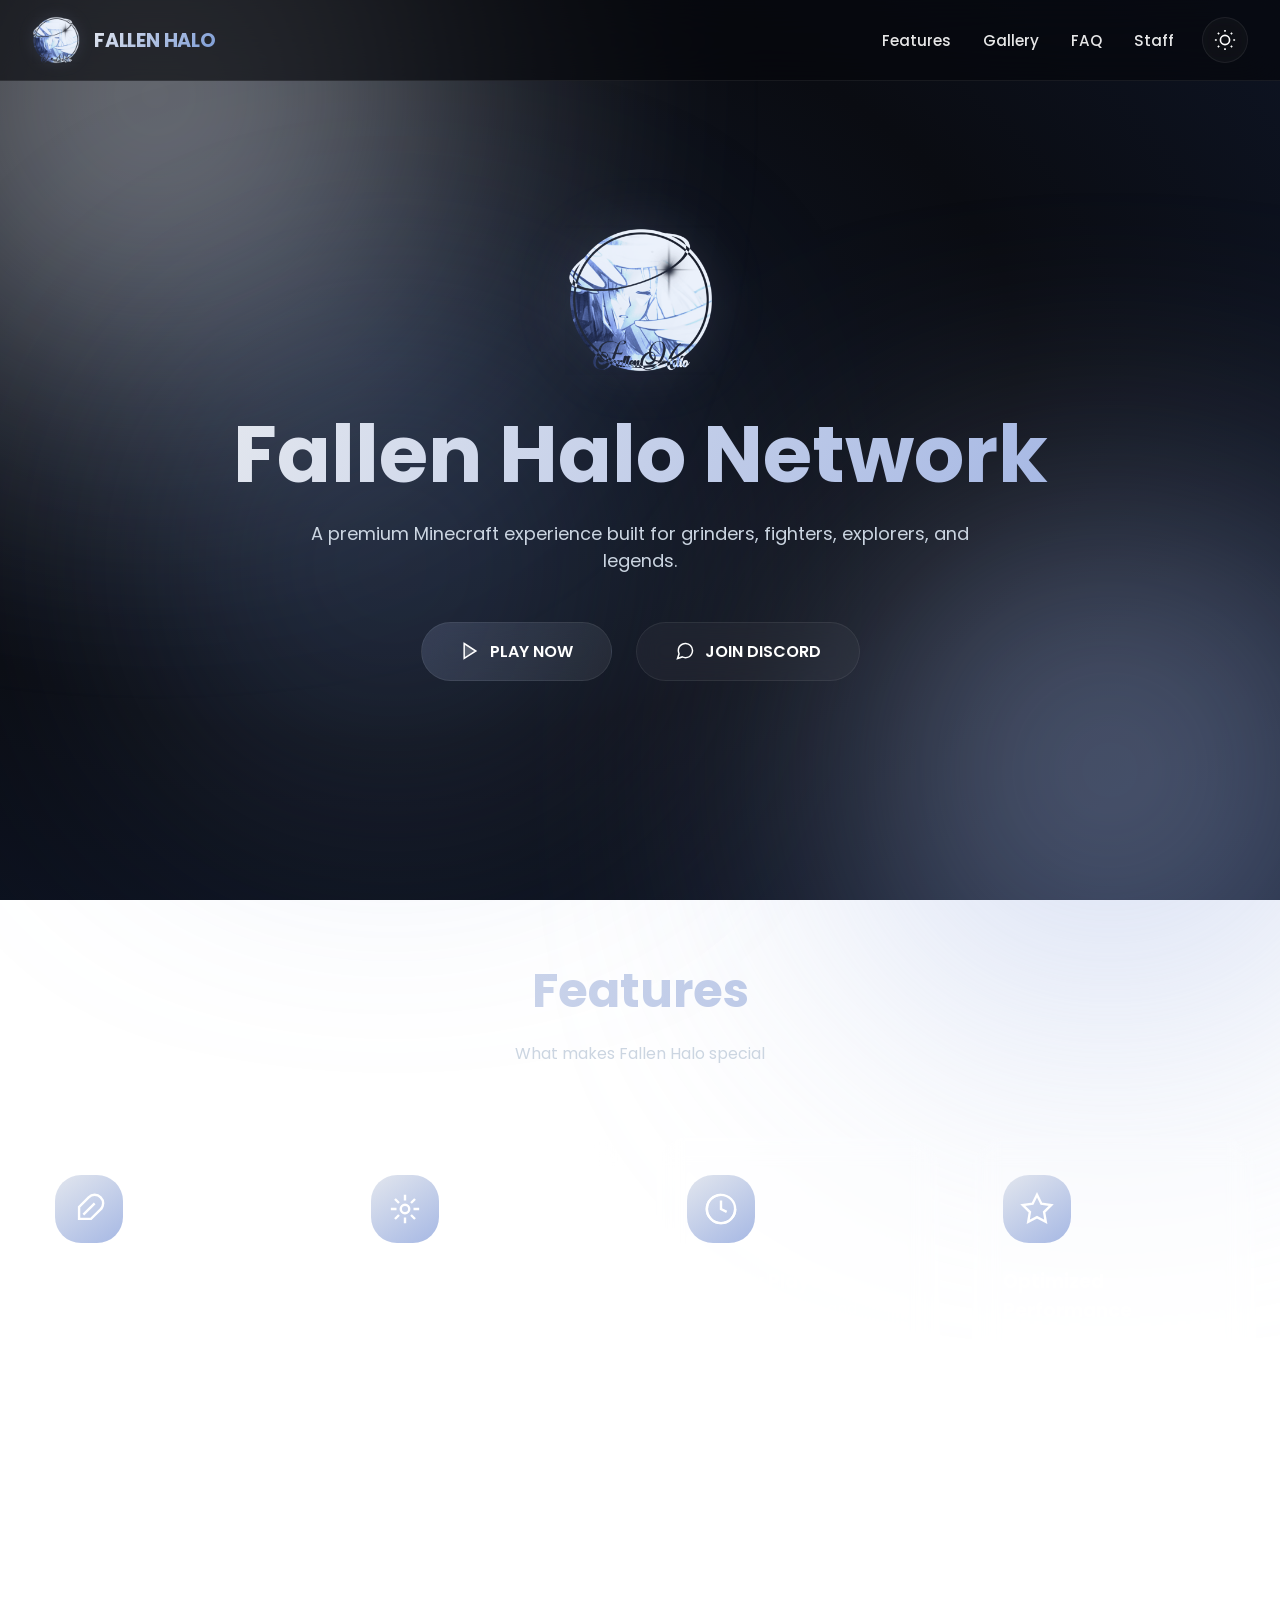
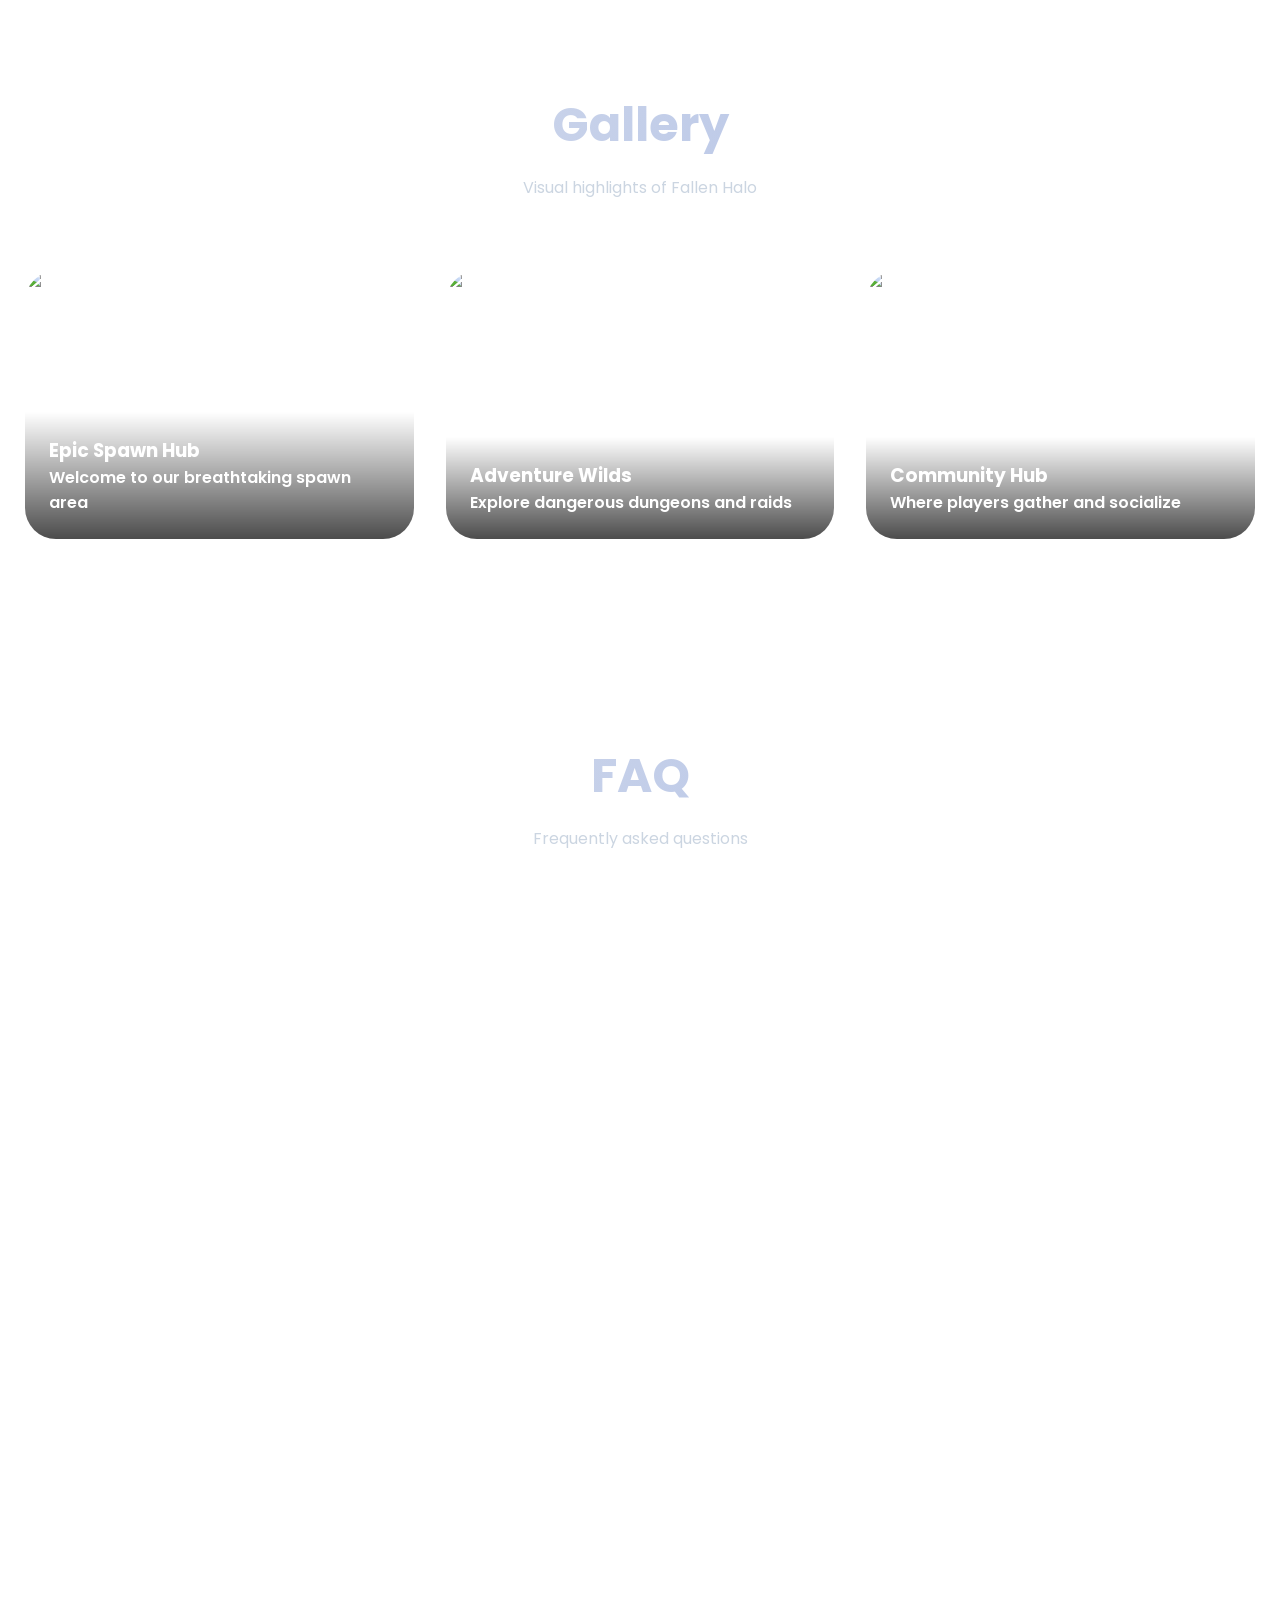
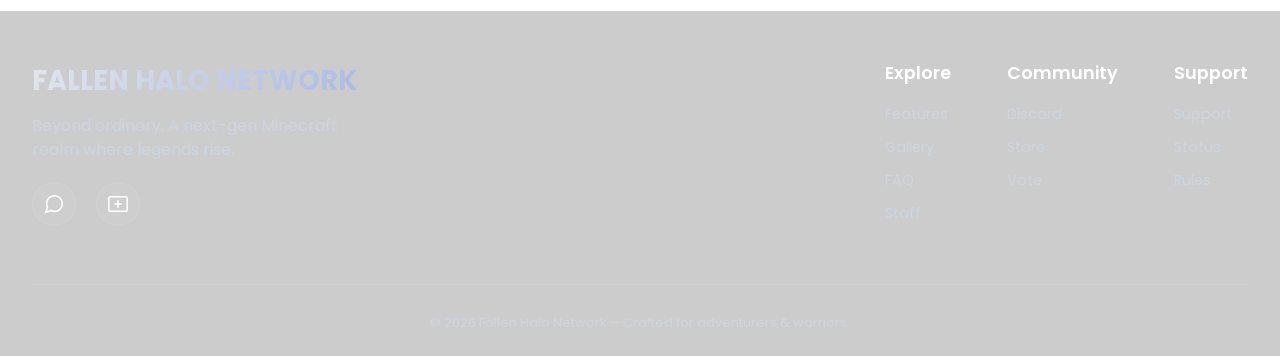
==== commit 773cab7d: "Update index.html" ====
--- a/index.html
+++ b/index.html
@@ -77,14 +77,14 @@
                 <!-- FEATURE 1 -->
                 <div class="feature-card glow-trigger fade-on-scroll">
                     <div class="feature-icon"><svg viewBox="0 0 24 24"><path d="M20.24 12.24a6 6 0 0 0-8.49-8.49L5 10.59V19h8.41l7.83-7.76z" stroke="currentColor" fill="none"/><path d="M16 8 L8 16" stroke="currentColor"/></svg></div>
-                    <h3>Competitive PvP</h3>
-                    <p>Duels, custom events, and perfectly balanced combat systems for fair competition.</p>
+                    <h3>Non Pay-to-Win</h3>
+                    <p>Success comes from skill, strategy, and dedication...not your wallet.</p>
                 </div>
                 <!-- FEATURE 2 -->
                 <div class="feature-card glow-trigger fade-on-scroll">
                     <div class="feature-icon"><svg viewBox="0 0 24 24"><path d="M12 2v4M12 18v4M4.93 4.93l2.83 2.83M16.24 16.24l2.83 2.83M2 12h4M18 12h4M4.93 19.07l2.83-2.83M16.24 7.76l2.83-2.83" stroke="currentColor"/><circle cx="12" cy="12" r="3" stroke="currentColor"/></svg></div>
-                    <h3>Advanced Economy</h3>
-                    <p>Player-driven marketplace, auction house, and balanced currency systems for trading.</p>
+                    <h3>True Survival Experience</h3>
+                    <p>Build, explore, gather resources, and create your legacy in a world where every achievement is earned through gameplay.</p>
                 </div>
                 <!-- FEATURE 3 -->
                 <div class="feature-card glow-trigger fade-on-scroll">
@@ -144,7 +144,7 @@
                 <!-- FAQ 3 -->
                 <div class="faq-item fade-on-scroll">
                     <div class="faq-question">Does the server have land claiming?<svg viewBox="0 0 24 24" fill="none" stroke="currentColor"><path d="M12 5v14M5 12h14"/></svg></div>
-                    <div class="faq-answer">Yes! We use GriefPrevention allowing players to claim and protect their land easily.</div>
+                    <div class="faq-answer">No. There are no land claim plugins. Players are responsible for protecting their builds through smart base locations, alliances, and security.</div>
                 </div>
                 <!-- FAQ 4 -->
                 <div class="faq-item fade-on-scroll">
@@ -158,8 +158,8 @@
                 </div>
                 <!-- FAQ 6 -->
                 <div class="faq-item fade-on-scroll">
-                    <div class="faq-question">Does the server have custom enchants?<svg viewBox="0 0 24 24" fill="none" stroke="currentColor"><path d="M12 5v14M5 12h14"/></svg></div>
-                    <div class="faq-answer">Absolutely! Over 50+ custom enchantments to enhance your gameplay experience.</div>
+                    <div class="faq-question">Are there world resets?<svg viewBox="0 0 24 24" fill="none" stroke="currentColor"><path d="M12 5v14M5 12h14"/></svg></div>
+                    <div class="faq-answer">World resets are kept to a minimum. We aim to preserve player progress and long-term projects whenever possible.</div>
                 </div>
             </div>
         </div>
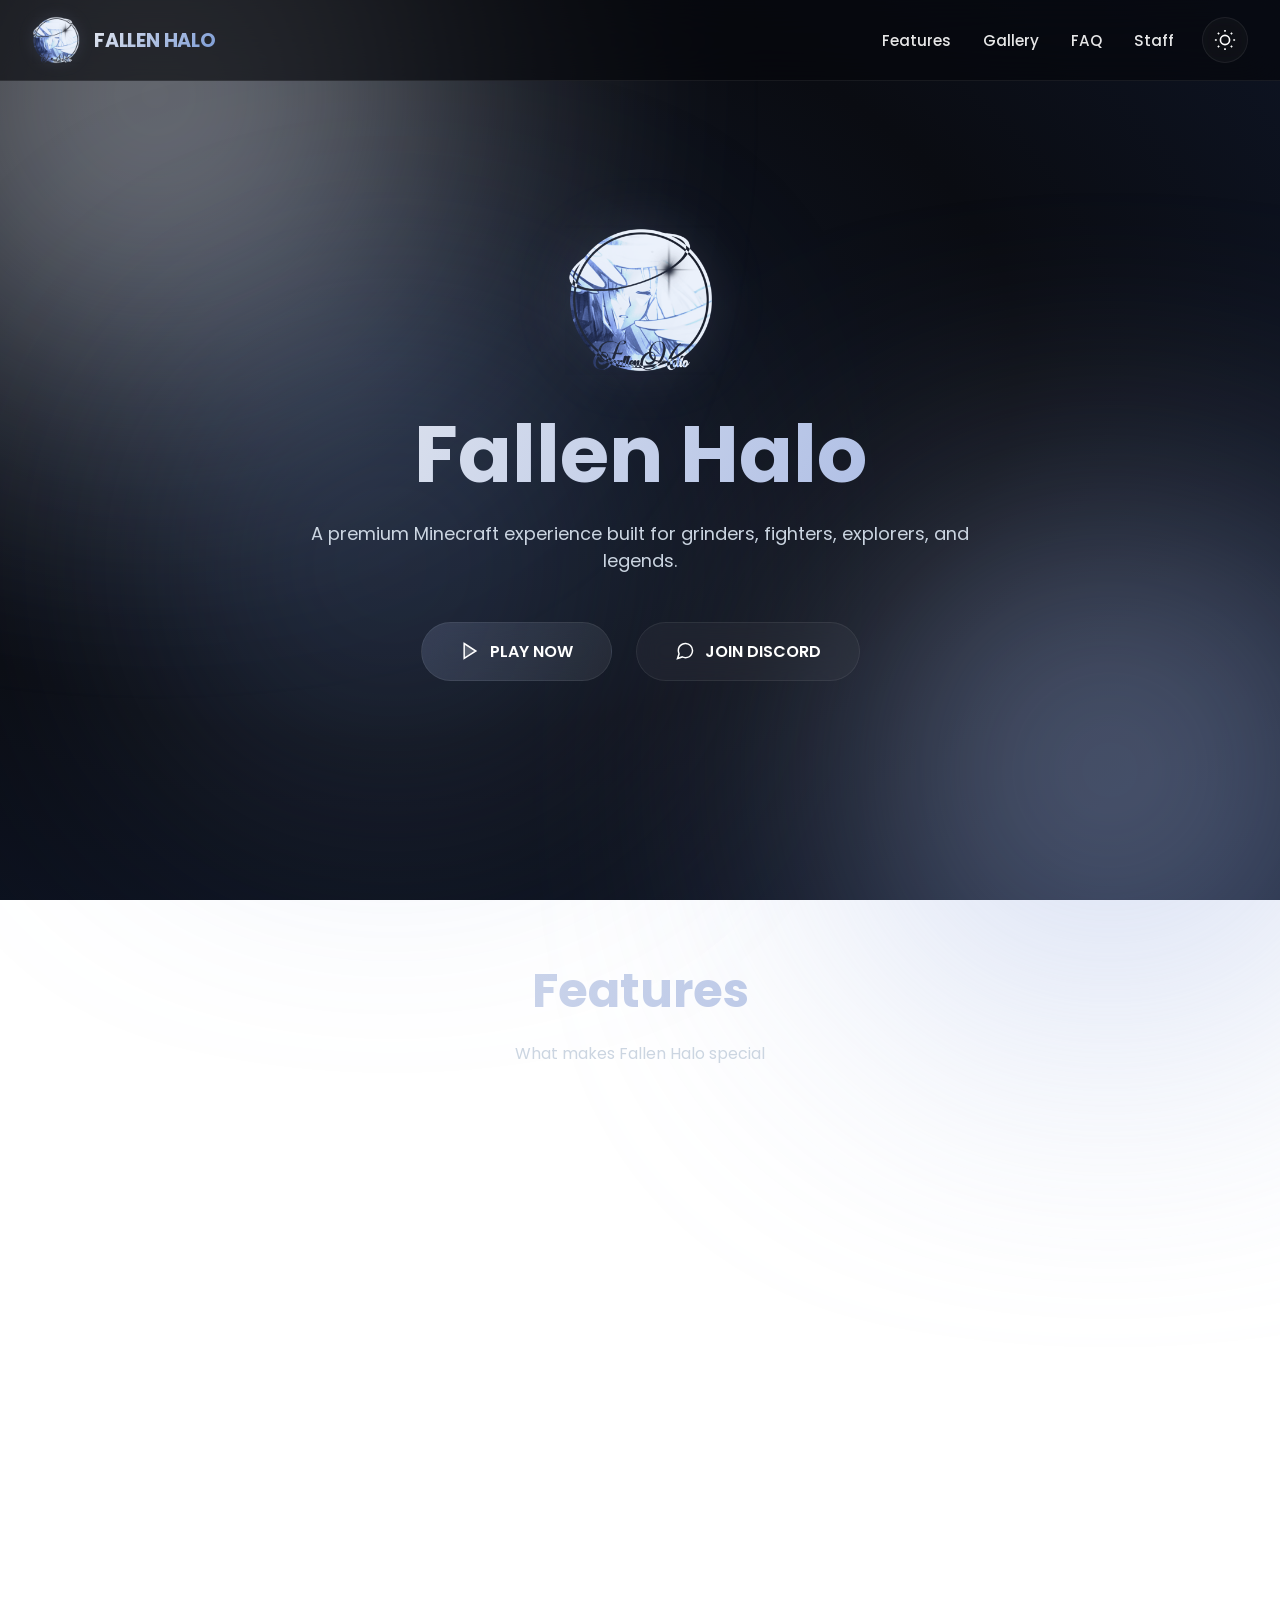
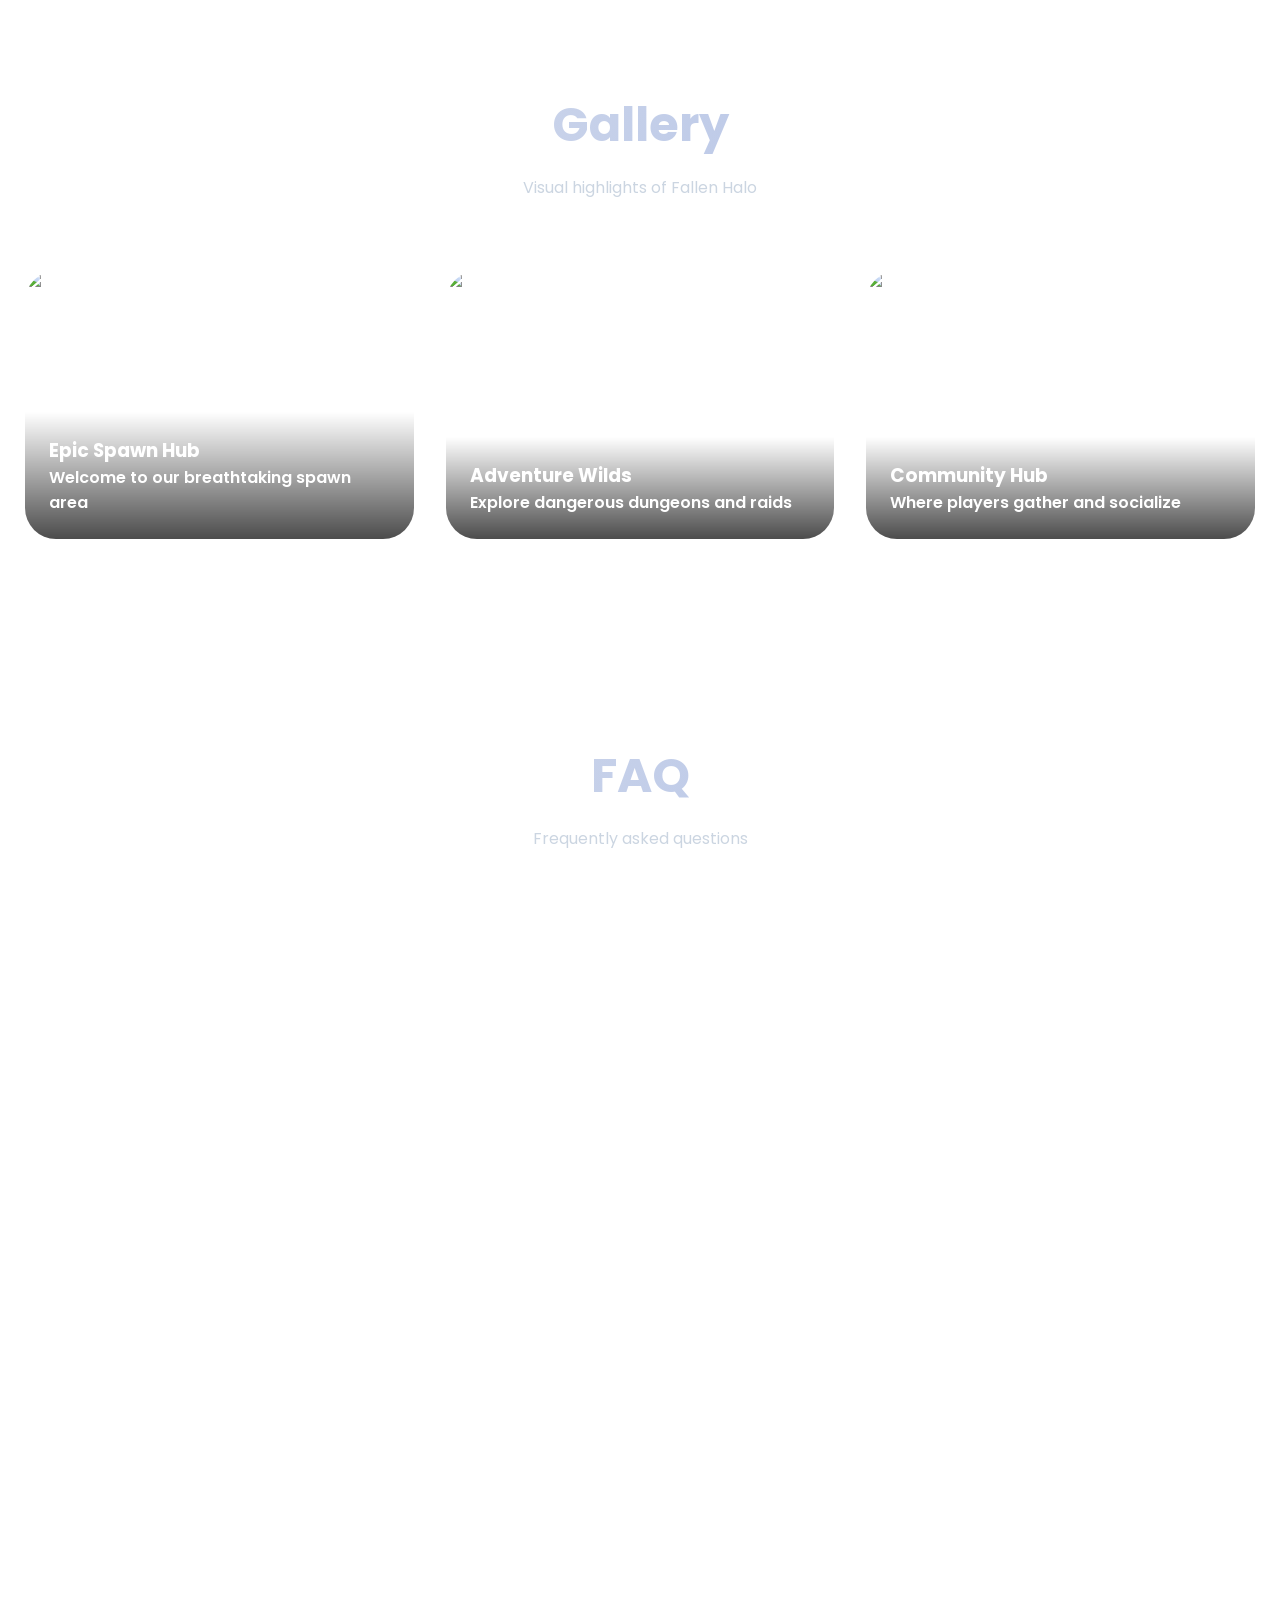
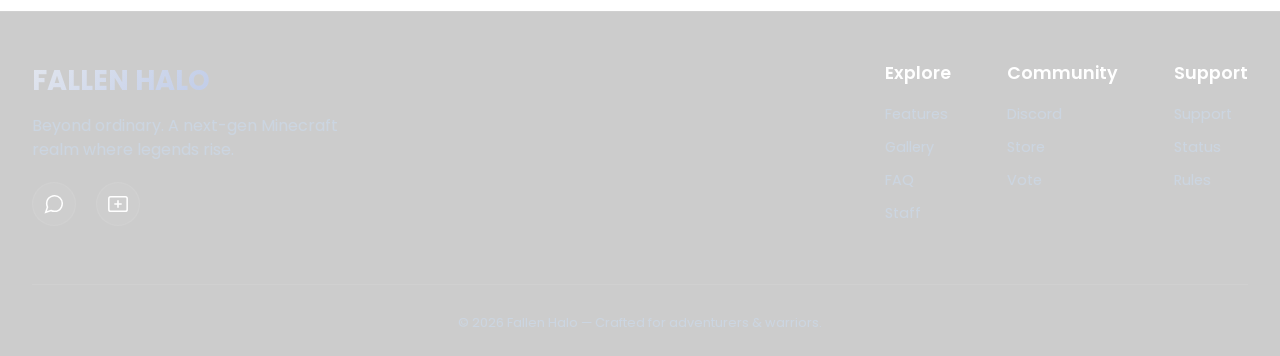
==== commit 3a77aeee: "Update index.html" ====
--- a/index.html
+++ b/index.html
@@ -5,7 +5,7 @@
 <meta charset="UTF-8">
 <meta name="viewport" content="width=device-width, initial-scale=1.0, user-scalable=yes">
 
-<title>Fallen Halo Network | Premium Minecraft Server</title>
+<title>Fallen Halo | Premium Minecraft Server</title>
 
 <!-- favicon / tab icon -->
 <link rel="icon" type="image/png" href="logo.png">
@@ -54,7 +54,7 @@
             <div class="hero-logo">
                 <img src="logo.png" alt="Fallen Halo Network Logo">
             </div>
-            <h1>Fallen Halo Network</h1>
+            <h1>Fallen Halo </h1>
             <p>A premium Minecraft experience built for grinders, fighters, explorers, and legends.</p>
             <div class="hero-buttons">
                 <a href="#" class="btn btn-primary">
@@ -170,7 +170,7 @@
 <footer class="cool-footer fade-on-scroll">
     <div class="footer-inner">
         <div class="footer-brand">
-            <h3>FALLEN HALO NETWORK</h3>
+            <h3>FALLEN HALO</h3>
             <p>Beyond ordinary. A next-gen Minecraft realm where legends rise.</p>
             <div class="social-icon-set">
                 <a href="https://discord.gg/Xxh5DuqXgs" target="_blank">
@@ -192,7 +192,7 @@
             <div class="footer-col"><h4>Support</h4><a href="https://discord.gg/Xxh5DuqXgs" target="_blank">Support</a><a href="#">Status</a><a href="#">Rules</a></div>
         </div>
     </div>
-    <div class="footer-bottom">© 2026 Fallen Halo Network — Crafted for adventurers & warriors.</div>
+    <div class="footer-bottom">© 2026 Fallen Halo — Crafted for adventurers & warriors.</div>
 </footer>
 
 <script>
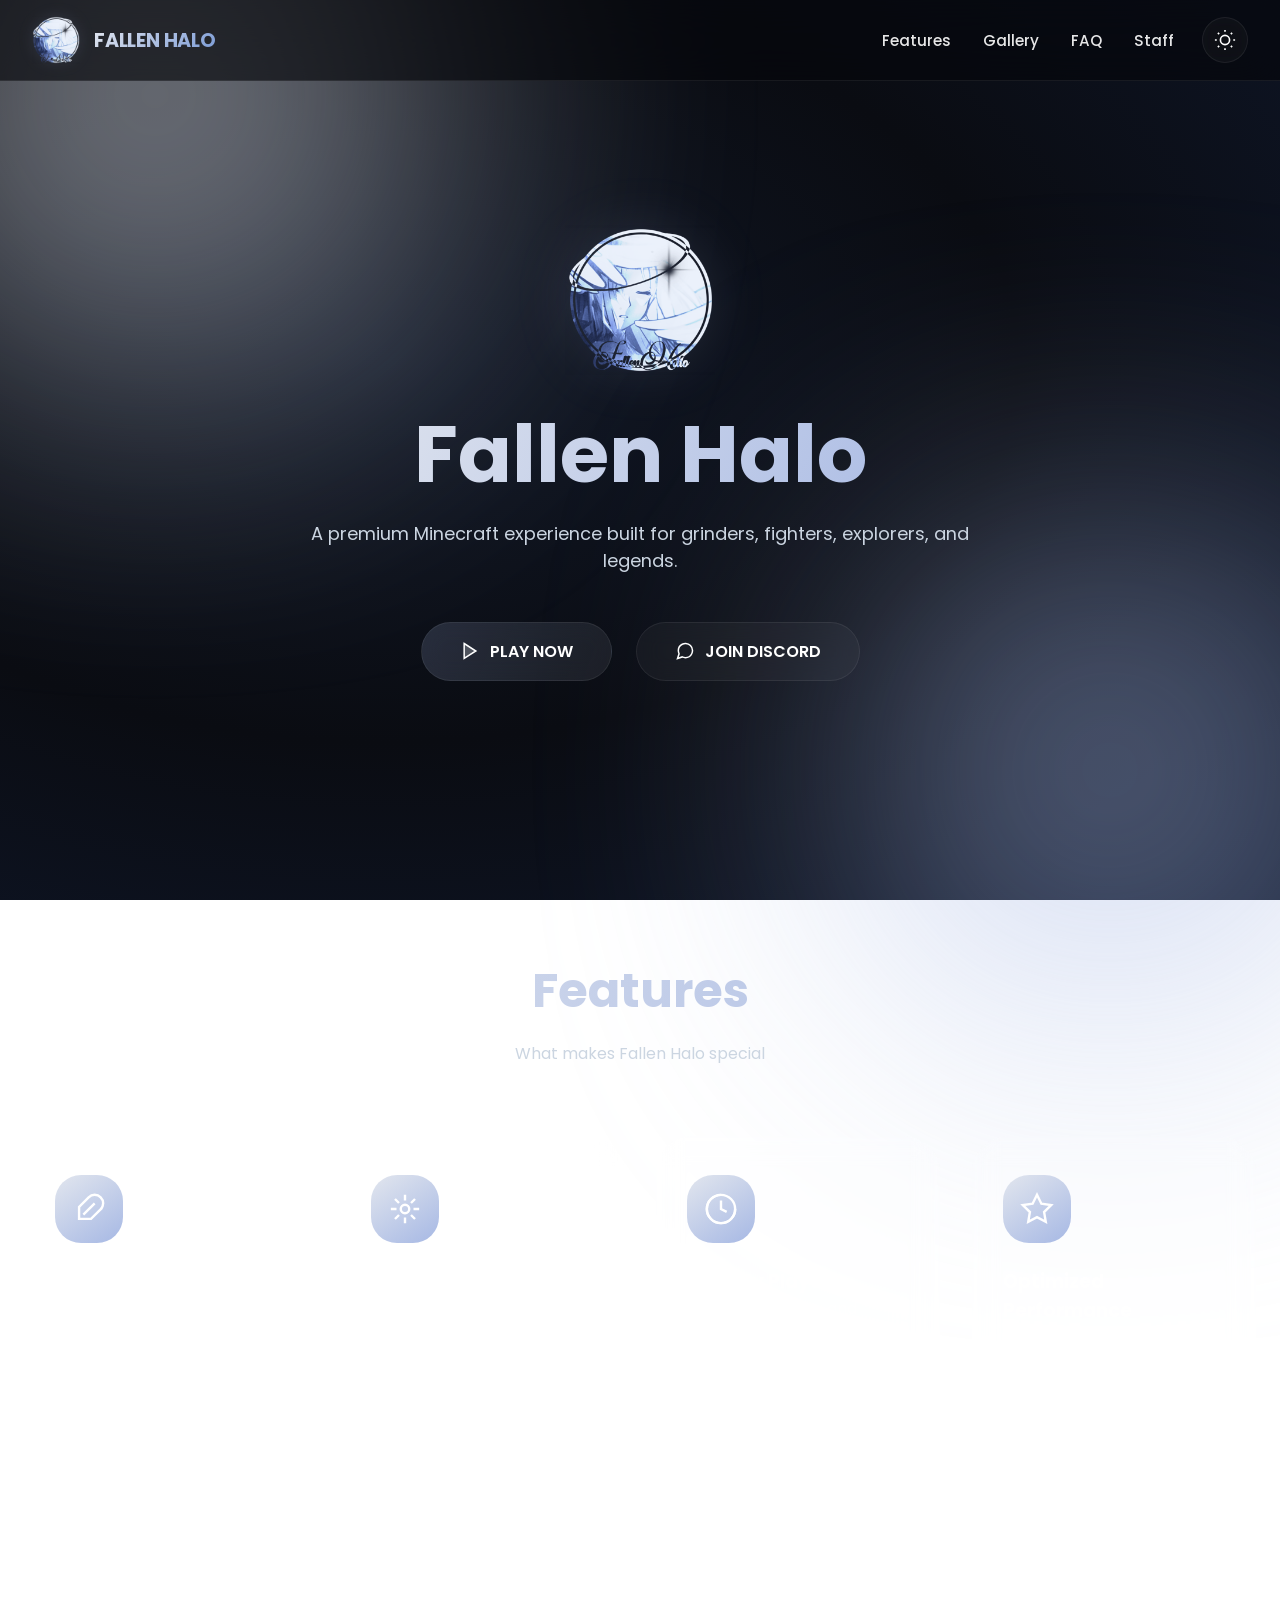
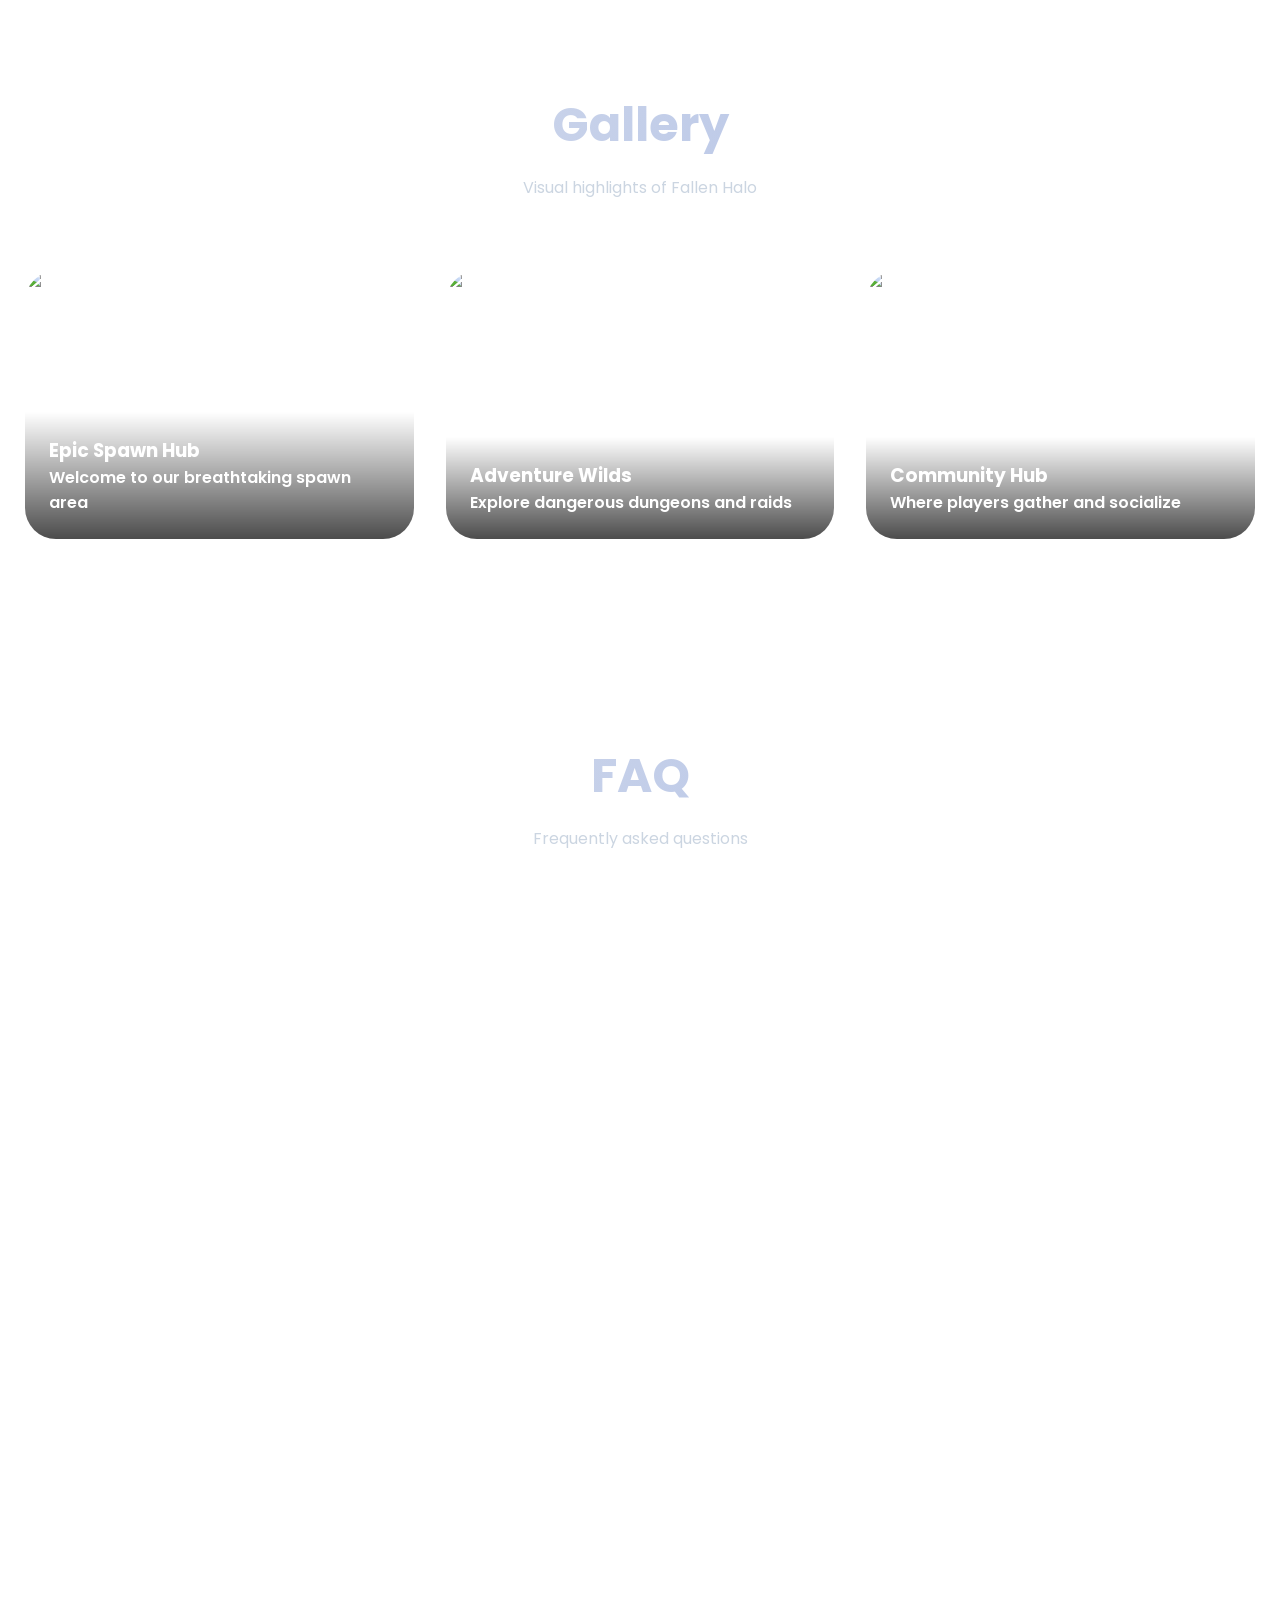
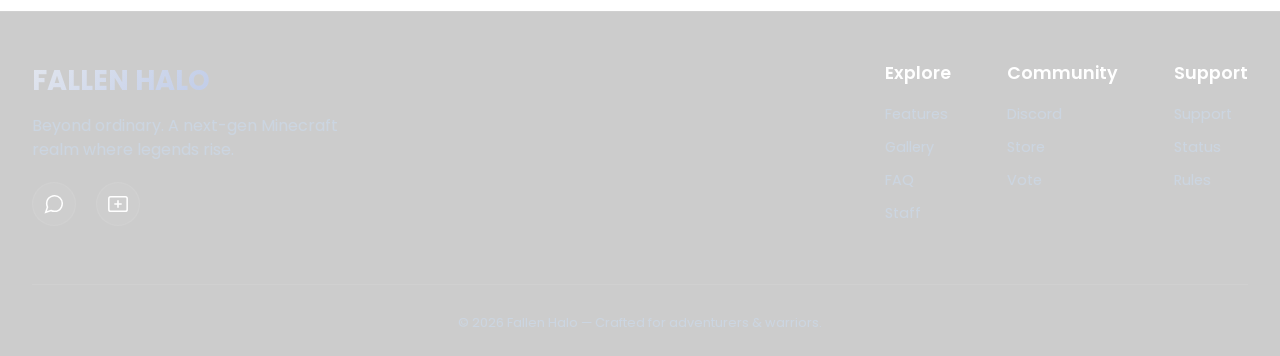
==== commit d797fe52: "Rename index(8).html to index.html" ====
--- a/index.html
+++ b/index.html
@@ -7,11 +7,12 @@
 
 <title>Fallen Halo | Premium Minecraft Server</title>
 
-<!-- favicon / tab icon -->
 <link rel="icon" type="image/png" href="logo.png">
 <link rel="shortcut icon" href="logo.png">
 
-<link href="https://fonts.googleapis.com/css2?family=Poppins:wght@300;400;500;600;700;800&display=swap" rel="stylesheet">
+<link rel="preconnect" href="https://fonts.googleapis.com">
+<link rel="preconnect" href="https://fonts.gstatic.com" crossorigin>
+<link href="https://fonts.googleapis.com/css2?family=Poppins:wght@400;500;600;700;800&display=swap" rel="stylesheet">
 <link rel="stylesheet" href="styles.css">
 
 </head>
@@ -20,14 +21,13 @@
 <div class="glow-bg">
     <div class="glow-sphere one"></div>
     <div class="glow-sphere two"></div>
-    <div class="glow-sphere three"></div>
 </div>
 
 <!-- NAVBAR -->
 <nav>
     <div class="nav-container">
         <div class="logo">
-            <img src="logo.png" alt="Fallen Halo Logo">
+            <img src="logo.png" alt="Fallen Halo Logo" width="48" height="48">
             <span class="logo-text">FALLEN HALO</span>
         </div>
         <div class="nav-right">
@@ -52,9 +52,9 @@
     <section class="hero">
         <div class="hero-content">
             <div class="hero-logo">
-                <img src="logo.png" alt="Fallen Halo Network Logo">
-            </div>
-            <h1>Fallen Halo </h1>
+                <img src="logo.png" alt="Fallen Halo Network Logo" width="150" height="150">
+            </div>
+            <h1>Fallen Halo</h1>
             <p>A premium Minecraft experience built for grinders, fighters, explorers, and legends.</p>
             <div class="hero-buttons">
                 <a href="#" class="btn btn-primary">
@@ -74,25 +74,21 @@
         <div class="container">
             <div class="section-title"><h2>Features</h2><p>What makes Fallen Halo special</p></div>
             <div class="features-grid">
-                <!-- FEATURE 1 -->
                 <div class="feature-card glow-trigger fade-on-scroll">
                     <div class="feature-icon"><svg viewBox="0 0 24 24"><path d="M20.24 12.24a6 6 0 0 0-8.49-8.49L5 10.59V19h8.41l7.83-7.76z" stroke="currentColor" fill="none"/><path d="M16 8 L8 16" stroke="currentColor"/></svg></div>
                     <h3>Non Pay-to-Win</h3>
                     <p>Success comes from skill, strategy, and dedication...not your wallet.</p>
                 </div>
-                <!-- FEATURE 2 -->
                 <div class="feature-card glow-trigger fade-on-scroll">
                     <div class="feature-icon"><svg viewBox="0 0 24 24"><path d="M12 2v4M12 18v4M4.93 4.93l2.83 2.83M16.24 16.24l2.83 2.83M2 12h4M18 12h4M4.93 19.07l2.83-2.83M16.24 7.76l2.83-2.83" stroke="currentColor"/><circle cx="12" cy="12" r="3" stroke="currentColor"/></svg></div>
                     <h3>True Survival Experience</h3>
                     <p>Build, explore, gather resources, and create your legacy in a world where every achievement is earned through gameplay.</p>
                 </div>
-                <!-- FEATURE 3 -->
                 <div class="feature-card glow-trigger fade-on-scroll">
                     <div class="feature-icon"><svg viewBox="0 0 24 24"><path d="M12 2a10 10 0 1 0 10 10" stroke="currentColor" fill="none"/><path d="M12 6v6l4 2" stroke="currentColor"/><circle cx="12" cy="12" r="10" stroke="currentColor"/></svg></div>
                     <h3>Friendly Players</h3>
                     <p>Join a welcoming and active community where players team up, compete, and create unforgettable experiences together.</p>
                 </div>
-                <!-- FEATURE 4 -->
                 <div class="feature-card glow-trigger fade-on-scroll">
                     <div class="feature-icon"><svg viewBox="0 0 24 24"><path d="M12 2l3.09 6.26L22 9.27l-5 4.87 1.18 6.88L12 17.77l-6.18 3.25L7 14.14 2 9.27l6.91-1.01L12 2z" stroke="currentColor" fill="none"/></svg></div>
                     <h3>Optimized Performance</h3>
@@ -107,19 +103,16 @@
         <div class="container">
             <div class="section-title"><h2>Gallery</h2><p>Visual highlights of Fallen Halo</p></div>
             <div class="gallery-grid">
-                <!-- GALLERY ITEM 1 -->
                 <div class="gallery-item glow-trigger fade-on-scroll">
-                    <img src="https://images.unsplash.com/photo-1614294148960-9aa740632a87?q=80&w=1400&auto=format&fit=crop" alt="Spawn Area">
+                    <img src="https://images.unsplash.com/photo-1614294148960-9aa740632a87?q=80&w=900&auto=format&fit=crop" alt="Spawn Area" loading="lazy" decoding="async">
                     <div class="gallery-overlay"><h3>Epic Spawn Hub</h3><p>Welcome to our breathtaking spawn area</p></div>
                 </div>
-                <!-- GALLERY ITEM 2 -->
                 <div class="gallery-item glow-trigger fade-on-scroll">
-                    <img src="https://images.unsplash.com/photo-1627856013091-fed6e4e30025?q=80&w=1400&auto=format&fit=crop" alt="Adventure Zone">
+                    <img src="https://images.unsplash.com/photo-1627856013091-fed6e4e30025?q=80&w=900&auto=format&fit=crop" alt="Adventure Zone" loading="lazy" decoding="async">
                     <div class="gallery-overlay"><h3>Adventure Wilds</h3><p>Explore dangerous dungeons and raids</p></div>
                 </div>
-                <!-- GALLERY ITEM 3 -->
                 <div class="gallery-item glow-trigger fade-on-scroll">
-                    <img src="https://images.unsplash.com/photo-1639152201720-5e536d254d81?q=80&w=1400&auto=format&fit=crop" alt="Community Area">
+                    <img src="https://images.unsplash.com/photo-1639152201720-5e536d254d81?q=80&w=900&auto=format&fit=crop" alt="Community Area" loading="lazy" decoding="async">
                     <div class="gallery-overlay"><h3>Community Hub</h3><p>Where players gather and socialize</p></div>
                 </div>
             </div>
@@ -131,32 +124,26 @@
         <div class="container">
             <div class="section-title"><h2>FAQ</h2><p>Frequently asked questions</p></div>
             <div class="faq-container">
-                <!-- FAQ 1 -->
                 <div class="faq-item fade-on-scroll">
                     <div class="faq-question">What Minecraft versions are supported?<svg viewBox="0 0 24 24" fill="none" stroke="currentColor"><path d="M12 5v14M5 12h14"/></svg></div>
                     <div class="faq-answer">We support all versions from 1.8 to 1.20+. Our server uses ViaVersion to ensure compatibility across all Minecraft versions.</div>
                 </div>
-                <!-- FAQ 2 -->
                 <div class="faq-item fade-on-scroll">
                     <div class="faq-question">Is there a whitelist? How do I join?<svg viewBox="0 0 24 24" fill="none" stroke="currentColor"><path d="M12 5v14M5 12h14"/></svg></div>
                     <div class="faq-answer">No whitelist! Simply connect to play.fallenhalo.net and you're ready to start your adventure immediately.</div>
                 </div>
-                <!-- FAQ 3 -->
                 <div class="faq-item fade-on-scroll">
                     <div class="faq-question">Does the server have land claiming?<svg viewBox="0 0 24 24" fill="none" stroke="currentColor"><path d="M12 5v14M5 12h14"/></svg></div>
                     <div class="faq-answer">No. There are no land claim plugins. Players are responsible for protecting their builds through smart base locations, alliances, and security.</div>
                 </div>
-                <!-- FAQ 4 -->
                 <div class="faq-item fade-on-scroll">
                     <div class="faq-question">Are there donation ranks?<svg viewBox="0 0 24 24" fill="none" stroke="currentColor"><path d="M12 5v14M5 12h14"/></svg></div>
                     <div class="faq-answer">Yes, but they are purely cosmetic. No pay-to-win advantages are sold on our store.</div>
                 </div>
-                <!-- FAQ 5 -->
                 <div class="faq-item fade-on-scroll">
                     <div class="faq-question">How can I report a player?<svg viewBox="0 0 24 24" fill="none" stroke="currentColor"><path d="M12 5v14M5 12h14"/></svg></div>
                     <div class="faq-answer">Use /report in-game or open a ticket on our Discord server for staff assistance.</div>
                 </div>
-                <!-- FAQ 6 -->
                 <div class="faq-item fade-on-scroll">
                     <div class="faq-question">Are there world resets?<svg viewBox="0 0 24 24" fill="none" stroke="currentColor"><path d="M12 5v14M5 12h14"/></svg></div>
                     <div class="faq-answer">World resets are kept to a minimum. We aim to preserve player progress and long-term projects whenever possible.</div>
@@ -196,42 +183,26 @@
 </footer>
 
 <script>
-    // Theme toggle with SMOOTH transition
+    // Theme toggle
     const themeBtn = document.getElementById('themeToggleBtn');
     const sunSvg = `<svg viewBox="0 0 24 24" fill="none" stroke="currentColor" stroke-width="2"><circle cx="12" cy="12" r="5"/><path d="M12 1v2M12 21v2M4.22 4.22l1.42 1.42M18.36 18.36l1.42 1.42M1 12h2M21 12h2M4.22 19.78l1.42-1.42M18.36 5.64l1.42-1.42"/></svg>`;
     const moonSvg = `<svg viewBox="0 0 24 24" fill="none" stroke="currentColor" stroke-width="2"><path d="M21 12.79A9 9 0 1 1 11.21 3 7 7 0 0 0 21 12.79z"/></svg>`;
 
     function setTheme(isLight) {
-        if (isLight) {
-            document.body.classList.add('light-mode');
-            if (themeBtn) themeBtn.innerHTML = moonSvg;
-            localStorage.setItem('theme', 'light');
-        } else {
-            document.body.classList.remove('light-mode');
-            if (themeBtn) themeBtn.innerHTML = sunSvg;
-            localStorage.setItem('theme', 'dark');
-        }
+        document.body.classList.toggle('light-mode', isLight);
+        if (themeBtn) themeBtn.innerHTML = isLight ? moonSvg : sunSvg;
+        localStorage.setItem('theme', isLight ? 'light' : 'dark');
     }
 
-    // Apply saved theme on load
-    const savedTheme = localStorage.getItem('theme');
-    if (savedTheme === 'light') {
-        setTheme(true);
-    } else {
-        setTheme(false);
-    }
-
-    // Theme toggle click
+    setTheme(localStorage.getItem('theme') === 'light');
+
     if (themeBtn) {
         themeBtn.addEventListener('click', () => {
-            const isLight = document.body.classList.contains('light-mode');
-            requestAnimationFrame(() => {
-                setTheme(!isLight);
-            });
+            setTheme(!document.body.classList.contains('light-mode'));
         });
     }
 
-    // FAQ toggle functionality
+    // FAQ toggle
     document.querySelectorAll('.faq-item').forEach(item => {
         const question = item.querySelector('.faq-question');
         if (question) {
@@ -242,39 +213,32 @@
         }
     });
 
-    // Click glow effect
-    function createGlow(e) { 
-        let g = document.createElement('div'); 
-        g.className = 'click-glow'; 
-        g.style.left = e.clientX + 'px'; 
-        g.style.top = e.clientY + 'px'; 
-        document.body.appendChild(g); 
-        setTimeout(() => g.remove(), 850); 
-    }
-    
-    document.querySelectorAll('.glow-trigger, .btn, .theme-toggle, .social-icon-set a, .footer-col a, .nav-links a, .faq-question').forEach(el => {
-        if (el) el.addEventListener('click', createGlow);
+    // Click glow effect (delegated, one listener instead of one-per-element)
+    document.addEventListener('click', (e) => {
+        const el = e.target.closest('.glow-trigger, .btn, .theme-toggle, .social-icon-set a, .footer-col a, .nav-links a, .faq-question');
+        if (!el) return;
+        const g = document.createElement('div');
+        g.className = 'click-glow';
+        g.style.left = e.clientX + 'px';
+        g.style.top = e.clientY + 'px';
+        document.body.appendChild(g);
+        g.addEventListener('animationend', () => g.remove(), { once: true });
     });
 
-    // Fade on scroll
-    function checkFadeIn() {
-        const fadeElements = document.querySelectorAll('.fade-on-scroll');
-        fadeElements.forEach(el => {
-            const rect = el.getBoundingClientRect();
-            const windowHeight = window.innerHeight;
-            if (rect.top < windowHeight - 50 && rect.bottom > 50) {
-                el.classList.add('fade-in-view');
-            } else {
-                el.classList.remove('fade-in-view');
+    // Fade-in on scroll via IntersectionObserver — replaces the old
+    // scroll-listener that recalculated getBoundingClientRect for every
+    // .fade-on-scroll element on every scroll/resize frame.
+    const io = new IntersectionObserver((entries) => {
+        entries.forEach(entry => {
+            if (entry.isIntersecting) {
+                entry.target.classList.add('fade-in-view');
+                io.unobserve(entry.target);
             }
         });
-    }
-    
-    // Initial check and listen to scroll
-    setTimeout(checkFadeIn, 100);
-    window.addEventListener('scroll', checkFadeIn);
-    window.addEventListener('resize', checkFadeIn);
+    }, { threshold: 0.1, rootMargin: '0px 0px -40px 0px' });
+
+    document.querySelectorAll('.fade-on-scroll').forEach(el => io.observe(el));
 </script>
 
 </body>
-                                                                                                                             </html>
+</html>
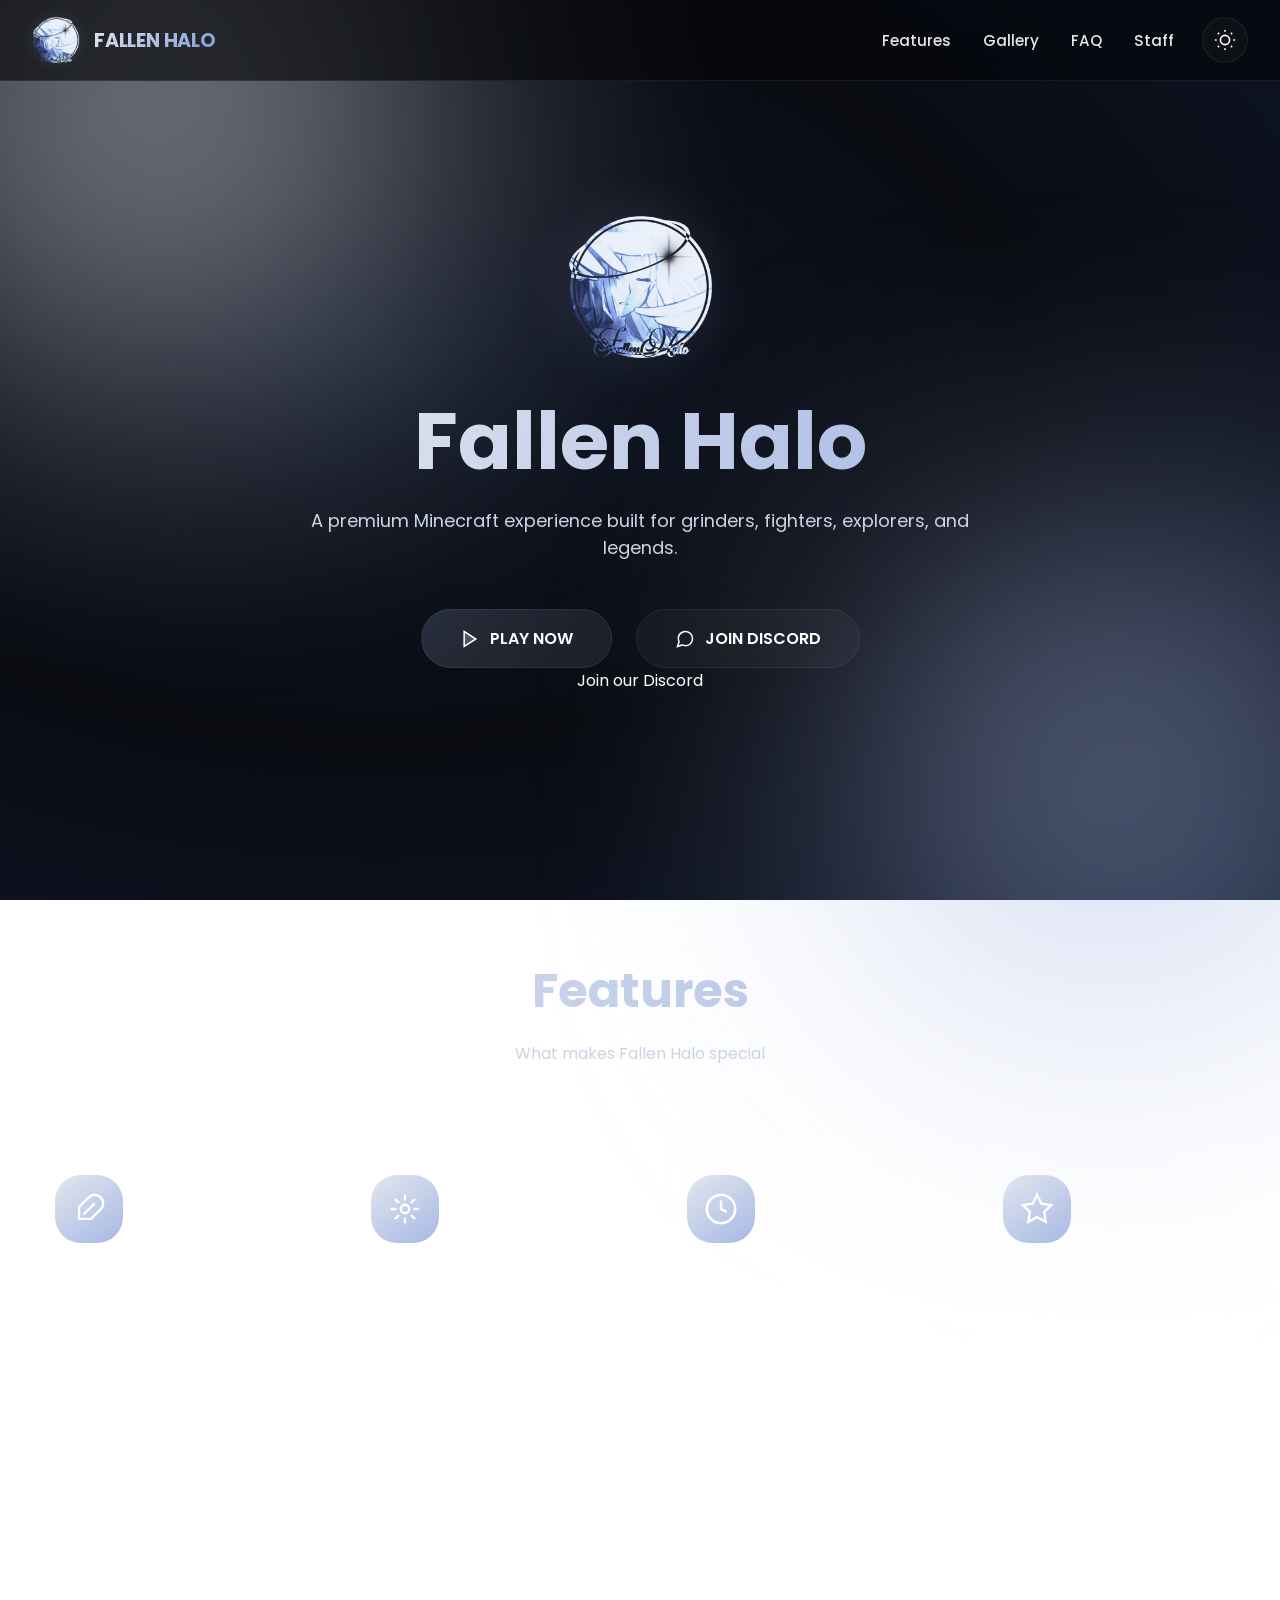
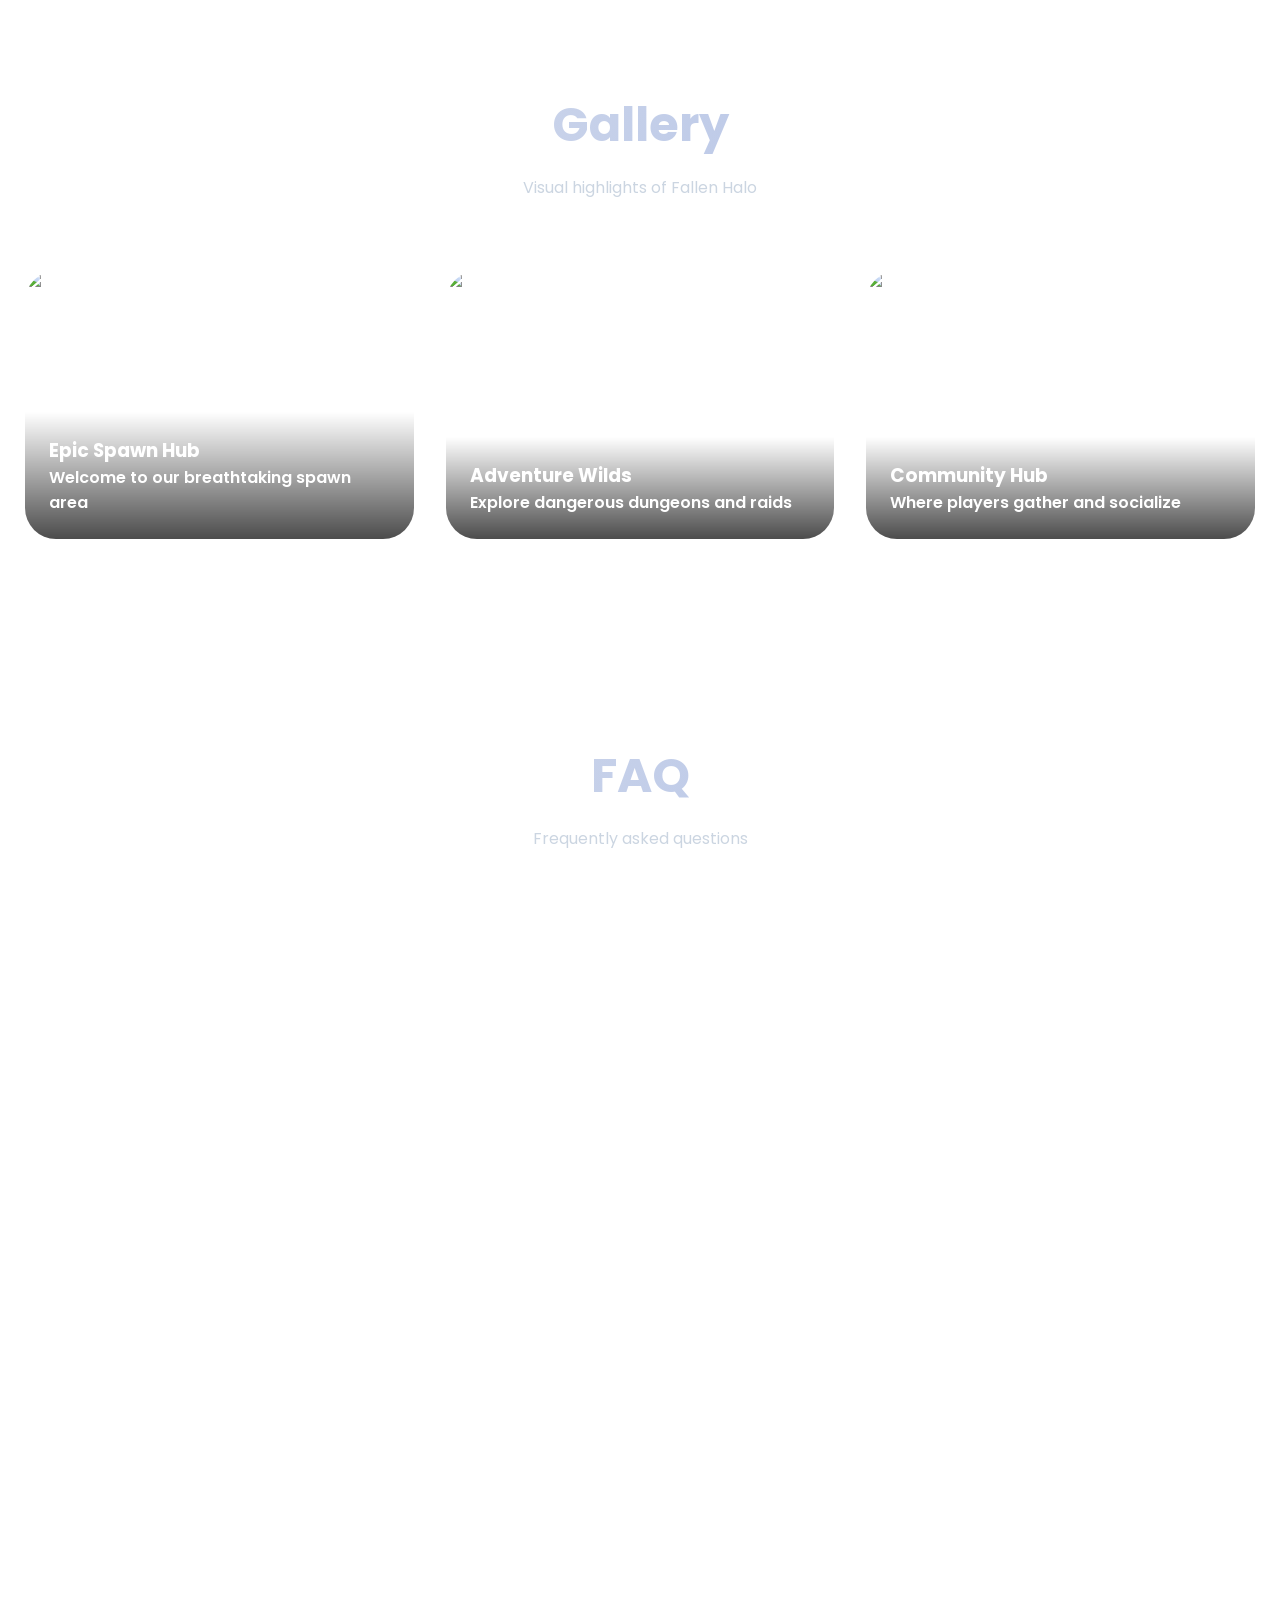
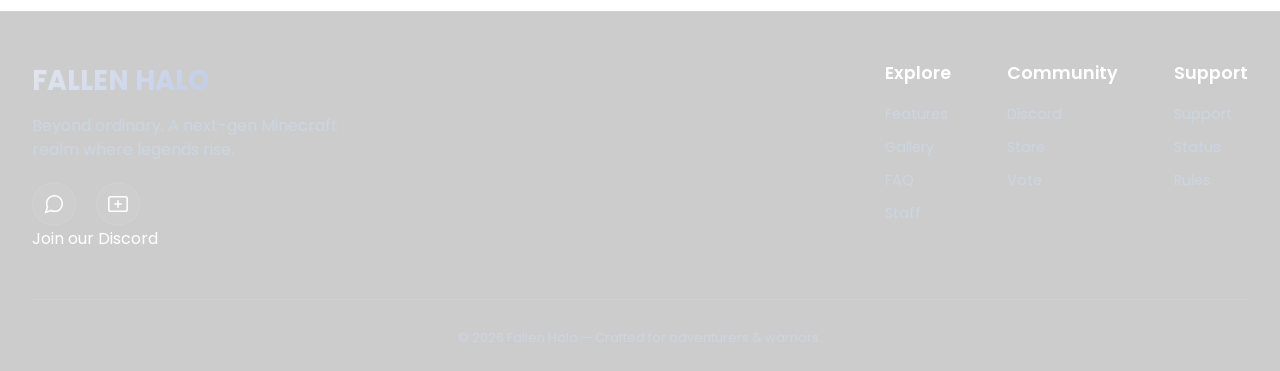
==== commit ad63bde3: "Update index.html" ====
--- a/index.html
+++ b/index.html
@@ -65,6 +65,10 @@
                     <svg viewBox="0 0 24 24" fill="none" stroke="currentColor"><path d="M21 11.5a8.38 8.38 0 0 1-.9 3.8 8.5 8.5 0 0 1-7.6 4.7 8.38 8.38 0 0 1-3.8-.9L3 21l1.9-5.7a8.38 8.38 0 0 1-.9-3.8 8.5 8.5 0 0 1 4.7-7.6 8.38 8.38 0 0 1 3.8-.9h.5a8.48 8.48 0 0 1 8 8v.5z"/></svg>
                     JOIN DISCORD
                 </a>
+            </div>
+            <div class="discord-status" id="discordStatus">
+                <span class="discord-dot"></span>
+                <span id="discordCountText">Loading Discord status…</span>
             </div>
         </div>
     </section>
@@ -172,6 +176,10 @@
                     </svg>
                 </a>
             </div>
+            <div class="discord-status footer-variant" id="discordStatusFooter">
+                <span class="discord-dot"></span>
+                <span id="discordCountTextFooter">Loading Discord status…</span>
+            </div>
         </div>
         <div class="footer-links-grid">
             <div class="footer-col"><h4>Explore</h4><a href="#features">Features</a><a href="#gallery">Gallery</a><a href="#faq">FAQ</a><a href="staff.html">Staff</a></div>
@@ -238,6 +246,32 @@
     }, { threshold: 0.1, rootMargin: '0px 0px -40px 0px' });
 
     document.querySelectorAll('.fade-on-scroll').forEach(el => io.observe(el));
+
+    // Live Discord online/member count via the public invite endpoint
+    // (no bot token or widget setup required).
+    const DISCORD_INVITE_CODE = 'Xxh5DuqXgs';
+    const discordTargets = [
+        document.getElementById('discordCountText'),
+        document.getElementById('discordCountTextFooter')
+    ].filter(Boolean);
+
+    async function loadDiscordStats() {
+        try {
+            const res = await fetch(`https://discord.com/api/v10/invites/${DISCORD_INVITE_CODE}?with_counts=true`);
+            if (!res.ok) throw new Error('bad response');
+            const data = await res.json();
+            const online = data.approximate_presence_count;
+            const members = data.approximate_member_count;
+            if (typeof online !== 'number') throw new Error('no counts');
+            const text = `${online.toLocaleString()} online · ${members.toLocaleString()} members`;
+            discordTargets.forEach(el => { el.textContent = text; });
+        } catch (e) {
+            discordTargets.forEach(el => { el.textContent = 'Join our Discord'; });
+        }
+    }
+
+    loadDiscordStats();
+    setInterval(loadDiscordStats, 60000);
 </script>
 
 </body>
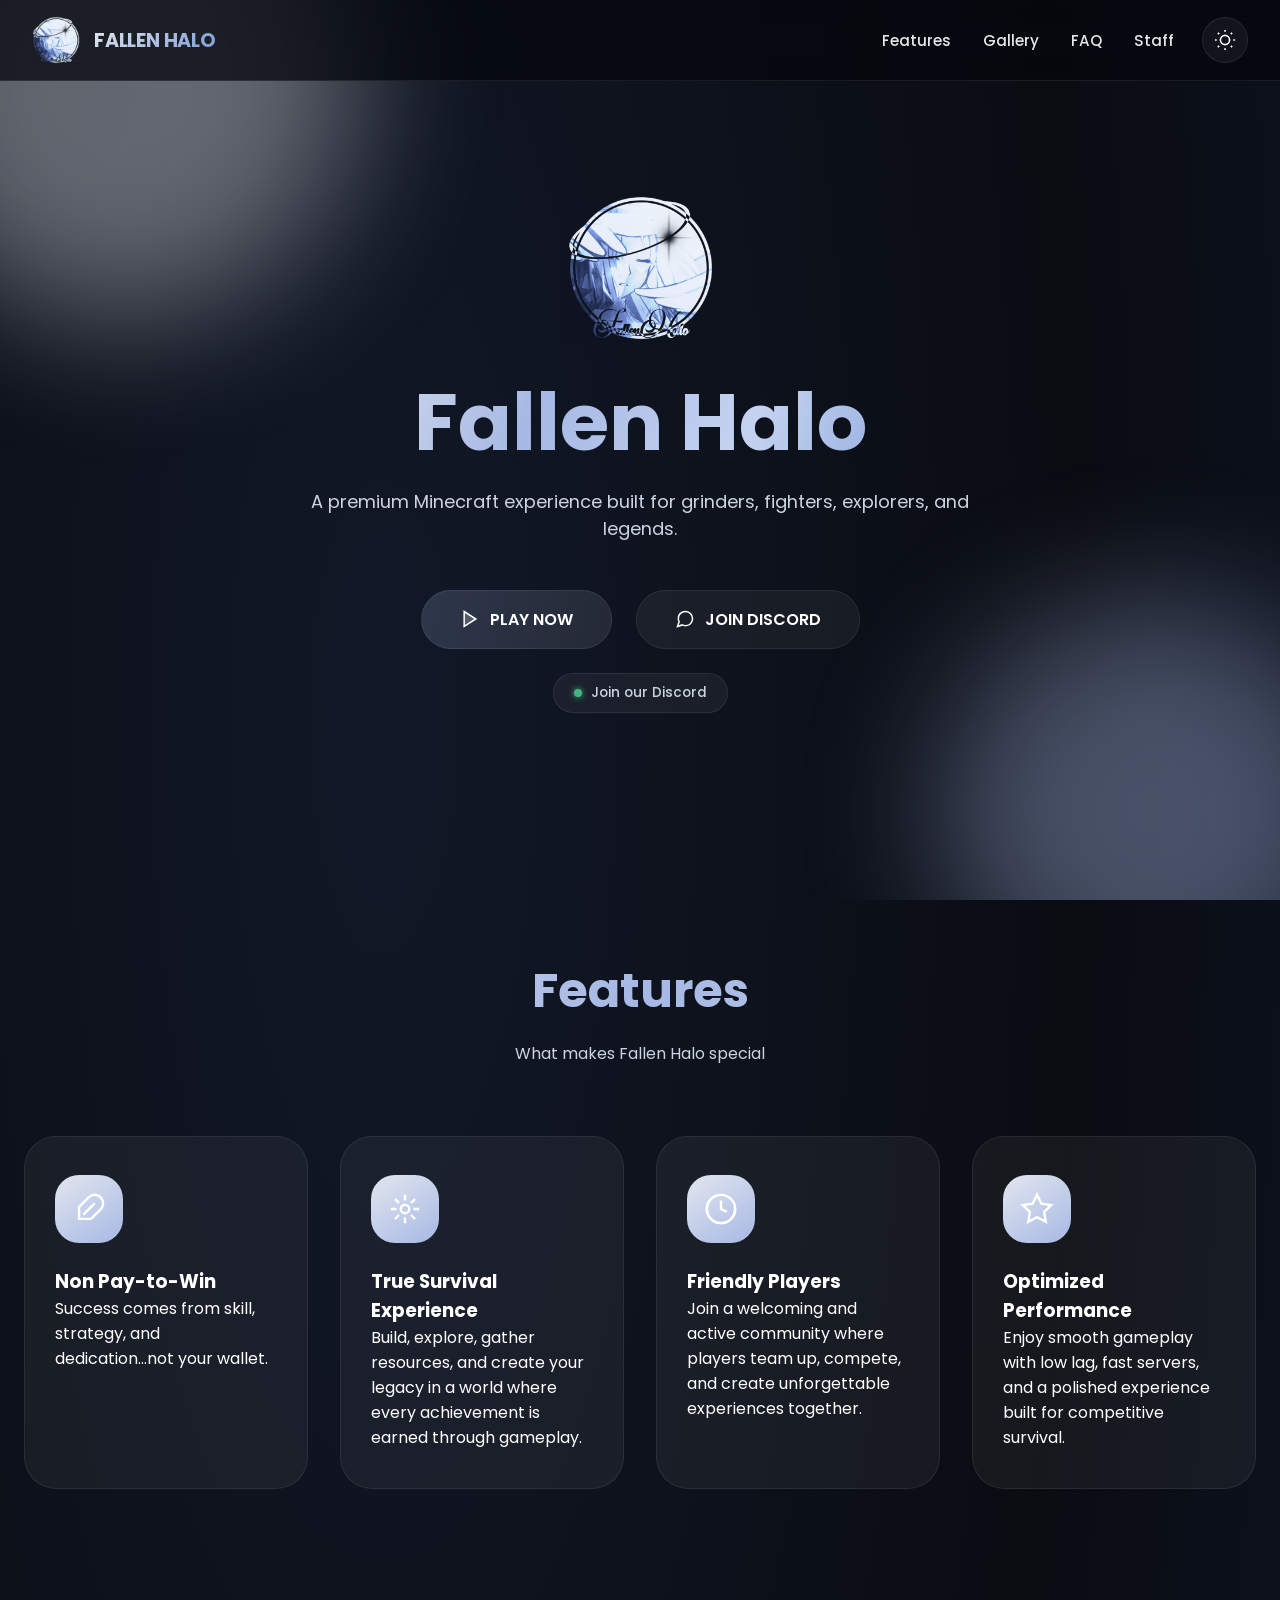
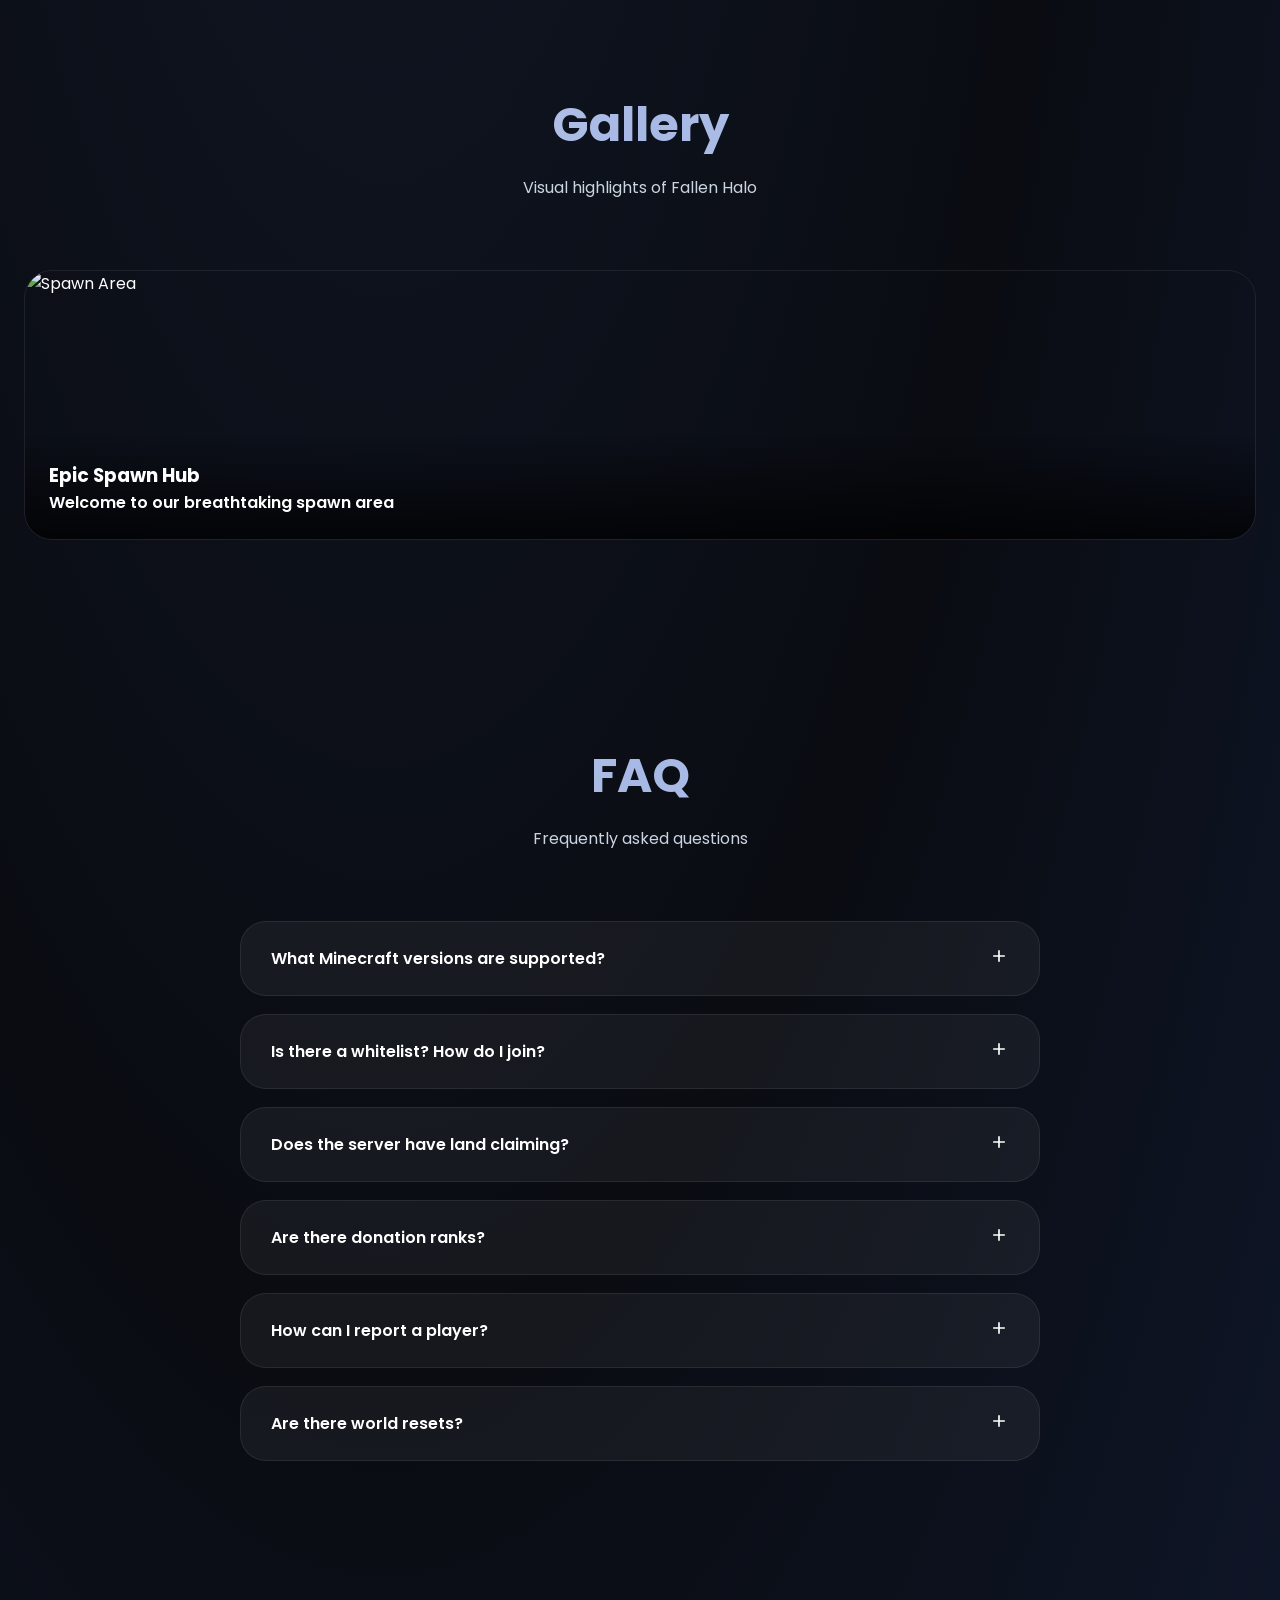
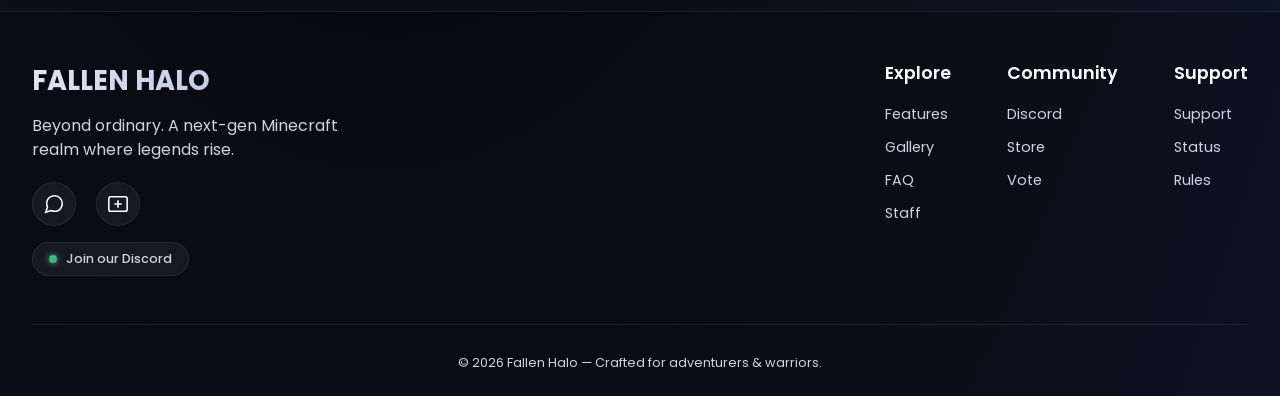
==== commit 66115837: "Update index.html" ====
--- a/index.html
+++ b/index.html
@@ -108,17 +108,17 @@
             <div class="section-title"><h2>Gallery</h2><p>Visual highlights of Fallen Halo</p></div>
             <div class="gallery-grid">
                 <div class="gallery-item glow-trigger fade-on-scroll">
-                    <img src="https://images.unsplash.com/photo-1614294148960-9aa740632a87?q=80&w=900&auto=format&fit=crop" alt="Spawn Area" loading="lazy" decoding="async">
+                    <img src="spawn.png&auto=format&fit=crop" alt="Spawn Area" loading="lazy" decoding="async">
                     <div class="gallery-overlay"><h3>Epic Spawn Hub</h3><p>Welcome to our breathtaking spawn area</p></div>
                 </div>
-                <div class="gallery-item glow-trigger fade-on-scroll">
+       <!--         <div class="gallery-item glow-trigger fade-on-scroll">
                     <img src="https://images.unsplash.com/photo-1627856013091-fed6e4e30025?q=80&w=900&auto=format&fit=crop" alt="Adventure Zone" loading="lazy" decoding="async">
                     <div class="gallery-overlay"><h3>Adventure Wilds</h3><p>Explore dangerous dungeons and raids</p></div>
                 </div>
                 <div class="gallery-item glow-trigger fade-on-scroll">
                     <img src="https://images.unsplash.com/photo-1639152201720-5e536d254d81?q=80&w=900&auto=format&fit=crop" alt="Community Area" loading="lazy" decoding="async">
                     <div class="gallery-overlay"><h3>Community Hub</h3><p>Where players gather and socialize</p></div>
-                </div>
+                </div> -->
             </div>
         </div>
     </section>
--- a/styles.css
+++ b/styles.css
@@ -1,5 +1,5 @@
 /* ===================================== */
-/* ROOT COLORS + ANIMATED GRADIENT */
+/* ROOT COLORS + LIGHTWEIGHT BACKGROUND   */
 /* ===================================== */
 
 :root{
@@ -8,9 +8,9 @@
     --bg-end: #0f172a;
     --text: #ffffff;
     --text-soft: #cbd5e1;
-    --card: rgba(255,255,255,.04);
-    --card-border: rgba(255,255,255,.07);
-    --navbar-bg: rgba(5,7,12,.65);
+    --card: rgba(255,255,255,.05);
+    --card-border: rgba(255,255,255,.08);
+    --navbar-bg: rgba(5,7,12,.75);
     --gradient1-start: #e2e6ee;
     --gradient1-end: #c5d3f0;
     --gradient2-start: #a6b8e4;
@@ -20,16 +20,15 @@
     --accent-glow: #a6b8e4;
 }
 
-/* LIGHT MODE */
 body.light-mode{
     --bg-start: #f0f4fa;
     --bg-mid: #e8edf6;
     --bg-end: #dfe6f2;
     --text: #0f172a;
     --text-soft: #334155;
-    --card: rgba(255,255,255,.8);
-    --card-border: rgba(0,0,0,.06);
-    --navbar-bg: rgba(255,255,255,.75);
+    --card: rgba(255,255,255,.85);
+    --card-border: rgba(0,0,0,.07);
+    --navbar-bg: rgba(255,255,255,.82);
     --gradient1-start: #8ca3dd;
     --gradient1-end: #6b8bc9;
     --gradient2-start: #5d79be;
@@ -53,80 +52,63 @@
     font-family:'Poppins',sans-serif;
     color:var(--text);
     overflow-x:hidden;
-    transition: color 0.4s cubic-bezier(0.2, 0.95, 0.3, 1.05);
-}
-
-/* SMOOTH BACKGROUND GRADIENT TRANSITION */
-body::before {
-    content: "";
-    position: fixed;
-    inset: 0;
-    background: radial-gradient(ellipse at 30% 40%, var(--bg-mid) 0%, var(--bg-start) 50%, var(--bg-end) 100%);
-    z-index: -6;
-    transition: background 0.5s cubic-bezier(0.2, 0.95, 0.3, 1.05);
-    will-change: background;
-}
-
-body.light-mode::before {
-    background: radial-gradient(ellipse at 70% 30%, var(--bg-mid) 0%, var(--bg-start) 60%, var(--bg-end) 100%);
-}
-
-/* SMOOTH FLOATING ORBS TRANSITION */
+    background: radial-gradient(ellipse at 30% 20%, var(--bg-mid) 0%, var(--bg-start) 55%, var(--bg-end) 100%);
+    transition: background-color 0.35s ease, color 0.35s ease;
+}
+body.light-mode{
+    background: radial-gradient(ellipse at 70% 20%, var(--bg-mid) 0%, var(--bg-start) 60%, var(--bg-end) 100%);
+}
+
+/* Two soft static-ish orbs instead of three blurred/animated ones.
+   Lower blur radius + fewer layers = much cheaper to paint/composite. */
 .glow-bg{
     position:fixed;
     inset:0;
     z-index:-5;
     pointer-events:none;
+    contain: strict;
 }
 .glow-sphere{
     position:absolute;
     border-radius:50%;
-    filter:blur(140px);
-    opacity:0.55;
-    transition: background 0.5s cubic-bezier(0.2, 0.95, 0.3, 1.05), transform 0.4s ease;
-    animation: floatOrb 18s infinite alternate ease-in-out;
+    filter:blur(70px);
+    opacity:0.4;
+    will-change: transform;
 }
 .glow-sphere.one{
-    width:550px;
-    height:550px;
+    width:480px;
+    height:480px;
     background: var(--gradient1-start);
-    top:-180px;
+    top:-160px;
     left:-120px;
+    animation: floatOrb 24s infinite alternate ease-in-out;
 }
 .glow-sphere.two{
-    width:500px;
-    height:500px;
+    width:420px;
+    height:420px;
     background: var(--gradient2-start);
     bottom:-120px;
     right:-80px;
-    animation-delay: -5s;
+    animation: floatOrb 24s infinite alternate-reverse ease-in-out;
 }
 .glow-sphere.three{
-    width:400px;
-    height:400px;
-    background: var(--gradient2-end);
-    bottom:15%;
-    left:15%;
-    opacity:0.35;
-    animation-delay: -10s;
-}
-body.light-mode .glow-sphere.one{
-    background: #b7c9f0;
-}
-body.light-mode .glow-sphere.two{
-    background: #6d8ed1;
-}
-body.light-mode .glow-sphere.three{
-    background: #8aa9df;
-}
+    display:none; /* removed: third blurred layer was pure paint cost with little visual payoff */
+}
+body.light-mode .glow-sphere.one{ background: #b7c9f0; }
+body.light-mode .glow-sphere.two{ background: #6d8ed1; }
 
 @keyframes floatOrb {
-    0% { transform: translate(0, 0) scale(1); }
-    100% { transform: translate(40px, -30px) scale(1.08); }
+    0% { transform: translate(0, 0); }
+    100% { transform: translate(30px, -24px); }
+}
+
+@media (prefers-reduced-motion: reduce){
+    .glow-sphere{ animation: none !important; }
+    .fade-on-scroll{ transition: none !important; opacity: 1 !important; transform: none !important; }
 }
 
 /* ===================================== */
-/* HORIZONTAL NAVBAR - EDGE ALIGNMENT */
+/* NAVBAR                                 */
 /* ===================================== */
 
 nav{
@@ -135,10 +117,10 @@
     left: 0;
     width: 100%;
     z-index: 1000;
-    backdrop-filter: blur(20px);
+    backdrop-filter: blur(14px);
     background: var(--navbar-bg);
     border-bottom: 1px solid var(--card-border);
-    transition: background 0.4s cubic-bezier(0.2, 0.95, 0.3, 1.05), border-color 0.4s cubic-bezier(0.2, 0.95, 0.3, 1.05);
+    transition: background-color 0.35s ease, border-color 0.35s ease;
 }
 
 .nav-container{
@@ -165,8 +147,6 @@
     width: 48px;
     height: 48px;
     object-fit: contain;
-    filter: drop-shadow(0 0 8px var(--shadow));
-    transition: filter 0.3s ease;
 }
 
 .logo .logo-text{
@@ -175,7 +155,6 @@
     background-clip: text;
     -webkit-text-fill-color: transparent;
     font-weight: 700;
-    transition: background 0.4s ease;
 }
 
 .nav-right{
@@ -196,7 +175,7 @@
     text-decoration: none;
     font-weight: 500;
     font-size: 0.95rem;
-    transition: color 0.3s ease, opacity 0.2s;
+    transition: opacity 0.2s ease;
     position: relative;
     opacity: 0.9;
 }
@@ -209,16 +188,11 @@
     width: 0%;
     height: 2px;
     background: linear-gradient(90deg, var(--gradient1-start), var(--gradient2-start));
-    transition: width 0.3s ease;
-}
-
-.nav-links a:hover::after{
-    width: 100%;
-}
-
-.nav-links a:hover{
-    opacity: 1;
-}
+    transition: width 0.25s ease;
+}
+
+.nav-links a:hover::after{ width: 100%; }
+.nav-links a:hover{ opacity: 1; }
 
 .theme-toggle{
     width: 46px;
@@ -230,8 +204,7 @@
     display: flex;
     align-items: center;
     justify-content: center;
-    transition: all 0.3s cubic-bezier(0.2, 0.95, 0.3, 1.05);
-    backdrop-filter: blur(8px);
+    transition: transform 0.25s ease, box-shadow 0.25s ease;
     padding: 0;
 }
 
@@ -241,19 +214,15 @@
     stroke: var(--text);
     stroke-width: 1.8;
     fill: none;
-    transition: stroke 0.3s ease, transform 0.2s ease;
+    transition: transform 0.2s ease;
 }
 
 .theme-toggle:hover{
     transform: translateY(-2px);
     box-shadow: 0 6px 18px var(--shadow);
 }
-
-.theme-toggle:hover svg{
-    transform: rotate(15deg);
-}
-
-/* responsive */
+.theme-toggle:hover svg{ transform: rotate(15deg); }
+
 @media (max-width: 680px) {
     .nav-container { padding: 12px 20px; flex-wrap: wrap; }
     .nav-links { gap: 18px; }
@@ -268,7 +237,7 @@
 }
 
 /* ===================================== */
-/* HERO & GLOBAL */
+/* HERO & GLOBAL                          */
 /* ===================================== */
 
 .hero{
@@ -279,44 +248,34 @@
     text-align: center;
     padding: 140px 20px 90px;
 }
-.hero-content{
-    max-width: 1000px;
-}
+.hero-content{ max-width: 1000px; }
 .hero-logo img{
     width: 150px;
     height: 150px;
     object-fit: contain;
     margin-bottom: 28px;
     animation: logoFloat 4.5s ease-in-out infinite;
-    filter: drop-shadow(0 0 28px var(--shadow));
-    transition: filter 0.3s ease;
 }
 @keyframes logoFloat{
     0%,100%{ transform:translateY(0px);}
     50%{ transform:translateY(-14px);}
 }
 
+/* Static gradient text — same look, no per-frame repaint from an
+   animated background-position on background-clip:text (that was
+   the single most expensive thing running continuously on this page). */
 .hero h1{
     font-size: 5rem;
     line-height: 1.1;
     margin-bottom: 22px;
-    background: linear-gradient(115deg, 
-        var(--gradient1-start) 0%, 
+    background: linear-gradient(115deg,
+        var(--gradient1-start) 0%,
         var(--gradient2-start) 35%,
         var(--gradient1-end) 65%,
         var(--gradient2-end) 100%);
-    background-size: 300% auto;
     -webkit-background-clip: text;
     background-clip: text;
     -webkit-text-fill-color: transparent;
-    animation: smoothGradientFlow 8s ease infinite;
-    transition: background 0.4s ease;
-}
-
-@keyframes smoothGradientFlow {
-    0% { background-position: 0% 50%; }
-    50% { background-position: 100% 50%; }
-    100% { background-position: 0% 50%; }
 }
 
 .hero p{
@@ -326,18 +285,16 @@
     max-width: 700px;
     margin-left: auto;
     margin-right: auto;
-    transition: color 0.3s ease;
 }
 .btn{
     padding: 16px 38px;
     border-radius: 50px;
     font-weight: 600;
     text-decoration: none;
-    backdrop-filter: blur(12px);
     background: var(--card);
     border: 1px solid var(--card-border);
     color: var(--text);
-    transition: all 0.3s cubic-bezier(0.2, 0.95, 0.3, 1.05);
+    transition: transform 0.25s ease, box-shadow 0.25s ease;
     display: inline-flex;
     align-items: center;
     gap: 10px;
@@ -349,14 +306,13 @@
     stroke: currentColor;
     stroke-width: 1.8;
     fill: none;
-    transition: stroke 0.2s ease;
 }
 .btn-primary{
-    background: linear-gradient(110deg, rgba(166,184,228,0.18), rgba(226,230,238,0.08));
+    background: linear-gradient(110deg, rgba(166,184,228,0.2), rgba(226,230,238,0.1));
 }
 .btn:hover{
-    transform: translateY(-5px);
-    box-shadow: 0 18px 32px var(--shadow);
+    transform: translateY(-4px);
+    box-shadow: 0 14px 26px var(--shadow);
 }
 .hero-buttons{
     display: flex;
@@ -365,33 +321,18 @@
     flex-wrap: wrap;
 }
 
-/* sections */
-section{
-    padding: 100px 24px;
-}
-.container{
-    max-width: 1280px;
-    margin: auto;
-}
-.section-title{
-    text-align: center;
-    margin-bottom: 70px;
-}
+section{ padding: 100px 24px; }
+.container{ max-width: 1280px; margin: auto; }
+.section-title{ text-align: center; margin-bottom: 70px; }
 .section-title h2{
     font-size: 3rem;
     background: linear-gradient(115deg, var(--gradient1-start), var(--gradient2-start), var(--gradient1-end));
-    background-size: 200% auto;
     -webkit-background-clip: text;
     background-clip: text;
     -webkit-text-fill-color: transparent;
-    animation: smoothGradientFlow 8s ease infinite;
     margin-bottom: 14px;
-    transition: background 0.4s ease;
-}
-.section-title p{
-    color: var(--text-soft);
-    transition: color 0.3s ease;
-}
+}
+.section-title p{ color: var(--text-soft); }
 
 .features-grid{
     display: grid;
@@ -402,25 +343,24 @@
     background: var(--card);
     border: 1px solid var(--card-border);
     padding: 38px 30px;
-    border-radius: 36px;
-    backdrop-filter: blur(12px);
-    transition: all 0.35s cubic-bezier(0.2, 0.95, 0.3, 1.05);
-    cursor: pointer;
+    border-radius: 32px;
+    transition: transform 0.3s ease, box-shadow 0.3s ease;
+    cursor: pointer;
+    contain: content;
 }
 .feature-card:hover{
-    transform: translateY(-10px);
-    box-shadow: 0 22px 48px var(--shadow);
+    transform: translateY(-8px);
+    box-shadow: 0 18px 36px var(--shadow);
 }
 .feature-icon{
     width: 68px;
     height: 68px;
     background: linear-gradient(145deg, var(--gradient1-start), var(--gradient2-start));
-    border-radius: 26px;
+    border-radius: 24px;
     display: flex;
     align-items: center;
     justify-content: center;
     margin-bottom: 24px;
-    transition: background 0.3s ease;
 }
 .feature-icon svg{
     width: 34px;
@@ -430,7 +370,6 @@
     fill: none;
 }
 
-/* Unavailable Mode Styles */
 .unavailable-mode .feature-card,
 .unavailable-mode .gallery-item,
 .unavailable-mode .faq-item {
@@ -438,14 +377,8 @@
     pointer-events: none;
     cursor: not-allowed;
 }
-
-.unavailable-mode .feature-card h3 {
-    color: var(--text-soft);
-}
-
-.unavailable-mode .gallery-item img {
-    filter: grayscale(0.5);
-}
+.unavailable-mode .feature-card h3 { color: var(--text-soft); }
+.unavailable-mode .gallery-item img { filter: grayscale(0.5); }
 
 .gallery-grid{
     display: grid;
@@ -453,26 +386,23 @@
     gap: 30px;
 }
 .gallery-item{
-    border-radius: 32px;
+    border-radius: 28px;
     overflow: hidden;
     height: 270px;
     position: relative;
     border: 1px solid var(--card-border);
-    transition: all 0.35s cubic-bezier(0.2, 0.95, 0.3, 1.05);
-    cursor: pointer;
-}
-.gallery-item:hover{
-    transform: translateY(-8px);
-}
+    transition: transform 0.3s ease;
+    cursor: pointer;
+    contain: content;
+}
+.gallery-item:hover{ transform: translateY(-6px); }
 .gallery-item img{
     width: 100%;
     height: 100%;
     object-fit: cover;
-    transition: transform 0.5s ease, filter 0.3s ease;
-}
-.gallery-item:hover img{
-    transform: scale(1.07);
-}
+    transition: transform 0.4s ease;
+}
+.gallery-item:hover img{ transform: scale(1.06); }
 .gallery-overlay{
     position: absolute;
     bottom: 0;
@@ -494,10 +424,10 @@
 .faq-item{
     background: var(--card);
     border: 1px solid var(--card-border);
-    border-radius: 30px;
+    border-radius: 26px;
     overflow: hidden;
     cursor: pointer;
-    transition: all 0.3s cubic-bezier(0.2, 0.95, 0.3, 1.05);
+    transition: box-shadow 0.25s ease;
 }
 .faq-question{
     padding: 24px 30px;
@@ -505,21 +435,20 @@
     justify-content: space-between;
     font-weight: 600;
     cursor: pointer;
-    transition: color 0.2s ease;
 }
 .faq-question svg{
     width: 20px;
     height: 20px;
     stroke: var(--text);
     stroke-width: 2;
-    transition: transform 0.35s ease, stroke 0.2s ease;
+    transition: transform 0.3s ease;
 }
 .faq-answer{
     max-height: 0;
     padding: 0 30px;
     opacity: 0;
     overflow: hidden;
-    transition: max-height 0.4s ease, opacity 0.35s ease, padding 0.35s ease;
+    transition: max-height 0.35s ease, opacity 0.3s ease, padding 0.3s ease;
     color: var(--text-soft);
 }
 .faq-item.active .faq-answer{
@@ -527,30 +456,26 @@
     padding: 0 30px 28px;
     opacity: 1;
 }
-.faq-item.active .faq-question svg{
-    transform: rotate(45deg);
-}
-
-/* fade-in animation for scroll */
+.faq-item.active .faq-question svg{ transform: rotate(45deg); }
+
+/* fade-in: driven by IntersectionObserver toggling this class once,
+   not by a scroll listener recalculating every element's rect every frame */
 .fade-on-scroll {
     opacity: 0;
-    transform: translateY(40px);
-    transition: opacity 0.8s cubic-bezier(0.2, 0.9, 0.3, 1.1), transform 0.8s cubic-bezier(0.2, 0.9, 0.3, 1.1);
-}
-
+    transform: translateY(30px);
+    transition: opacity 0.6s ease, transform 0.6s ease;
+}
 .fade-on-scroll.fade-in-view {
     opacity: 1;
     transform: translateY(0);
 }
 
-/* ========== MODERN COOL FOOTER ========== */
+/* ========== FOOTER ========== */
 .cool-footer{
     margin-top: 50px;
     background: rgba(0,0,0,0.2);
-    backdrop-filter: blur(20px);
     border-top: 1px solid var(--card-border);
     padding: 3rem 2rem 1.5rem;
-    transition: all 0.4s cubic-bezier(0.2, 0.95, 0.3, 1.05);
 }
 .footer-inner{
     max-width: 1280px;
@@ -567,43 +492,25 @@
     -webkit-background-clip: text;
     background-clip: text;
     -webkit-text-fill-color: transparent;
-    transition: background 0.4s ease;
 }
 .footer-brand p{
     max-width: 340px;
     color: var(--text-soft);
     line-height: 1.5;
-    transition: color 0.3s ease;
-}
-.footer-links-grid{
-    display: flex;
-    gap: 56px;
-    flex-wrap: wrap;
-}
-.footer-col h4{
-    margin-bottom: 18px;
-    font-size: 1.1rem;
-    font-weight: 600;
-    transition: color 0.2s ease;
-}
+}
+.footer-links-grid{ display: flex; gap: 56px; flex-wrap: wrap; }
+.footer-col h4{ margin-bottom: 18px; font-size: 1.1rem; font-weight: 600; }
 .footer-col a{
     display: block;
     color: var(--text-soft);
     text-decoration: none;
     margin: 12px 0;
-    transition: all 0.2s ease;
+    transition: color 0.2s ease, transform 0.2s ease;
     font-size: 0.9rem;
     cursor: pointer;
 }
-.footer-col a:hover{
-    color: var(--gradient2-start);
-    transform: translateX(5px);
-}
-.social-icon-set{
-    display: flex;
-    gap: 20px;
-    margin-top: 20px;
-}
+.footer-col a:hover{ color: var(--gradient2-start); transform: translateX(5px); }
+.social-icon-set{ display: flex; gap: 20px; margin-top: 20px; }
 .social-icon-set a{
     background: var(--card);
     width: 44px;
@@ -613,7 +520,7 @@
     align-items: center;
     justify-content: center;
     border: 1px solid var(--card-border);
-    transition: all 0.25s cubic-bezier(0.2, 0.95, 0.3, 1.05);
+    transition: transform 0.25s ease, background-color 0.25s ease;
     cursor: pointer;
 }
 .social-icon-set a svg{
@@ -622,15 +529,10 @@
     stroke: var(--text);
     stroke-width: 1.7;
     fill: none;
-    transition: stroke 0.2s ease, transform 0.2s ease;
-}
-.social-icon-set a:hover{
-    transform: translateY(-4px);
-    background: var(--btn-hover);
-}
-.social-icon-set a:hover svg{
-    transform: scale(1.1);
-}
+    transition: transform 0.2s ease;
+}
+.social-icon-set a:hover{ transform: translateY(-4px); background: var(--btn-hover); }
+.social-icon-set a:hover svg{ transform: scale(1.1); }
 .footer-bottom{
     text-align: center;
     margin-top: 3rem;
@@ -638,10 +540,46 @@
     border-top: 1px solid var(--card-border);
     font-size: 0.8rem;
     color: var(--text-soft);
-    transition: all 0.3s ease;
-}
-
-/* click glow */
+}
+
+/* Discord live member/online count pill */
+.discord-status{
+    display: inline-flex;
+    align-items: center;
+    gap: 9px;
+    padding: 9px 20px;
+    border-radius: 30px;
+    background: var(--card);
+    border: 1px solid var(--card-border);
+    font-size: 0.85rem;
+    font-weight: 500;
+    color: var(--text-soft);
+    margin: 24px auto 0;
+    width: fit-content;
+}
+.discord-status.footer-variant{
+    margin: 16px 0 0;
+    font-size: 0.8rem;
+    padding: 7px 16px;
+}
+.discord-dot{
+    width: 8px;
+    height: 8px;
+    border-radius: 50%;
+    background: #43b581;
+    box-shadow: 0 0 6px #43b581;
+    flex-shrink: 0;
+    animation: pulseDot 2s ease-in-out infinite;
+}
+@keyframes pulseDot{
+    0%,100%{ opacity: 1; }
+    50%{ opacity: 0.35; }
+}
+@media (prefers-reduced-motion: reduce){
+    .discord-dot{ animation: none; }
+}
+
+/* click glow — cheap: transform/opacity only, single element, auto-removed */
 .click-glow{
     position: fixed;
     width: 0;
@@ -650,11 +588,11 @@
     pointer-events: none;
     background: radial-gradient(circle, var(--accent-glow), transparent 75%);
     transform: translate(-50%, -50%);
-    animation: glowPop 0.85s ease-out forwards;
+    animation: glowPop 0.6s ease-out forwards;
     z-index: 10000;
-    opacity: 0.6;
+    opacity: 0.55;
 }
 @keyframes glowPop{
-    0%{ width: 0px; height: 0px; opacity: 0.7; }
-    100%{ width: 500px; height: 500px; opacity: 0; }
-    }
+    0%{ width: 0px; height: 0px; opacity: 0.6; }
+    100%{ width: 380px; height: 380px; opacity: 0; }
+}
